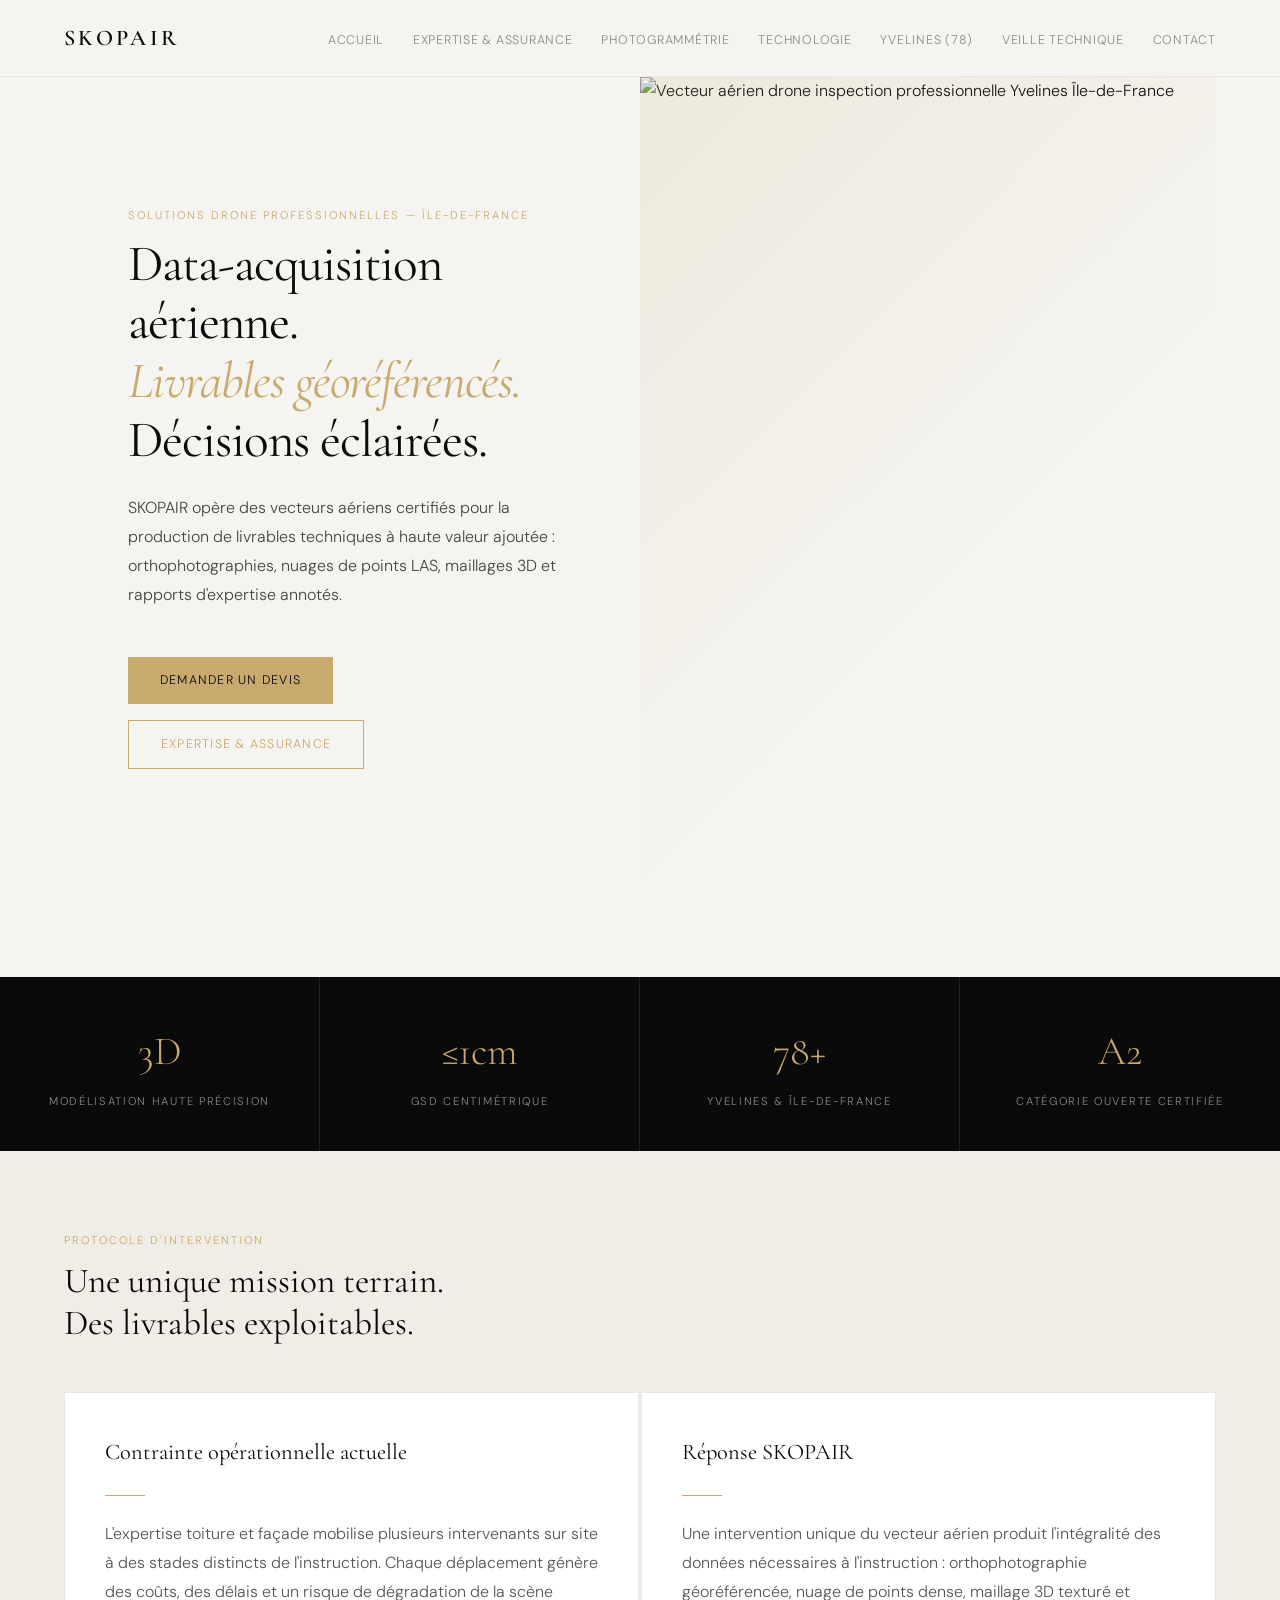
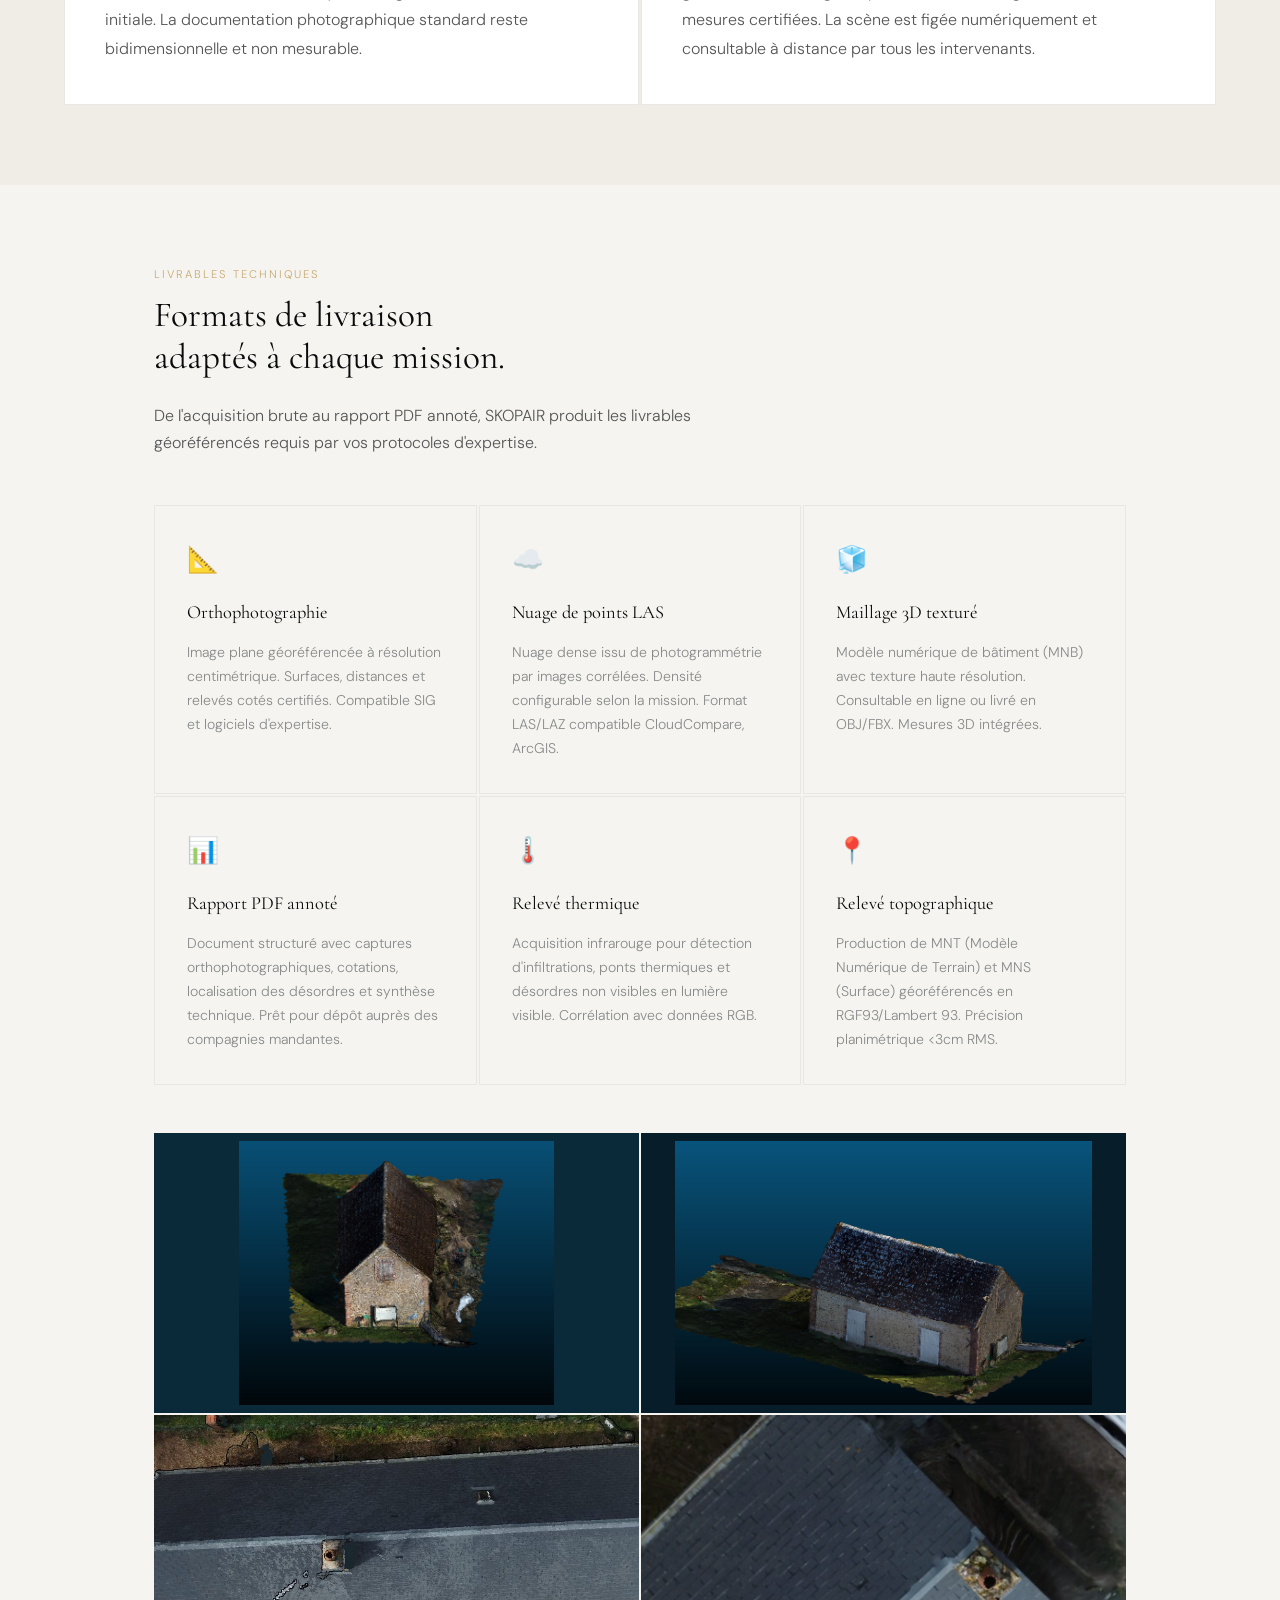
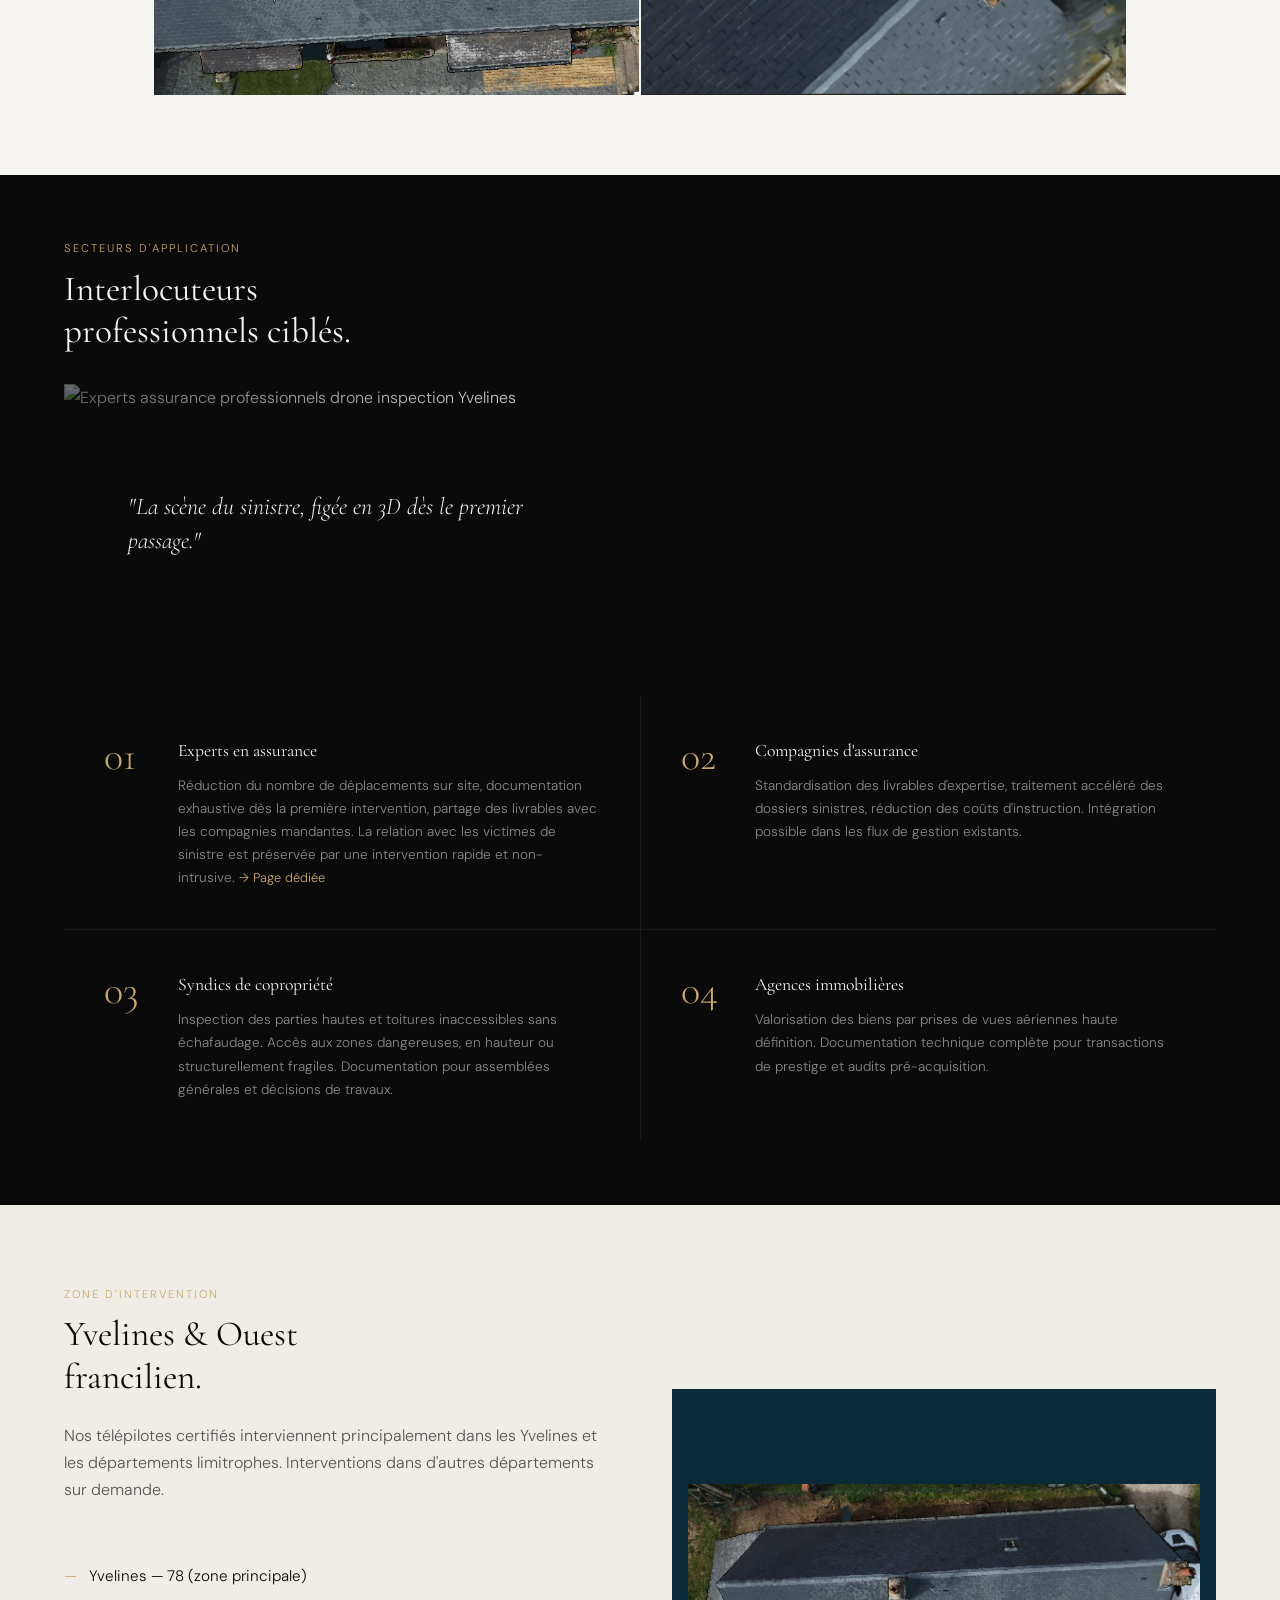
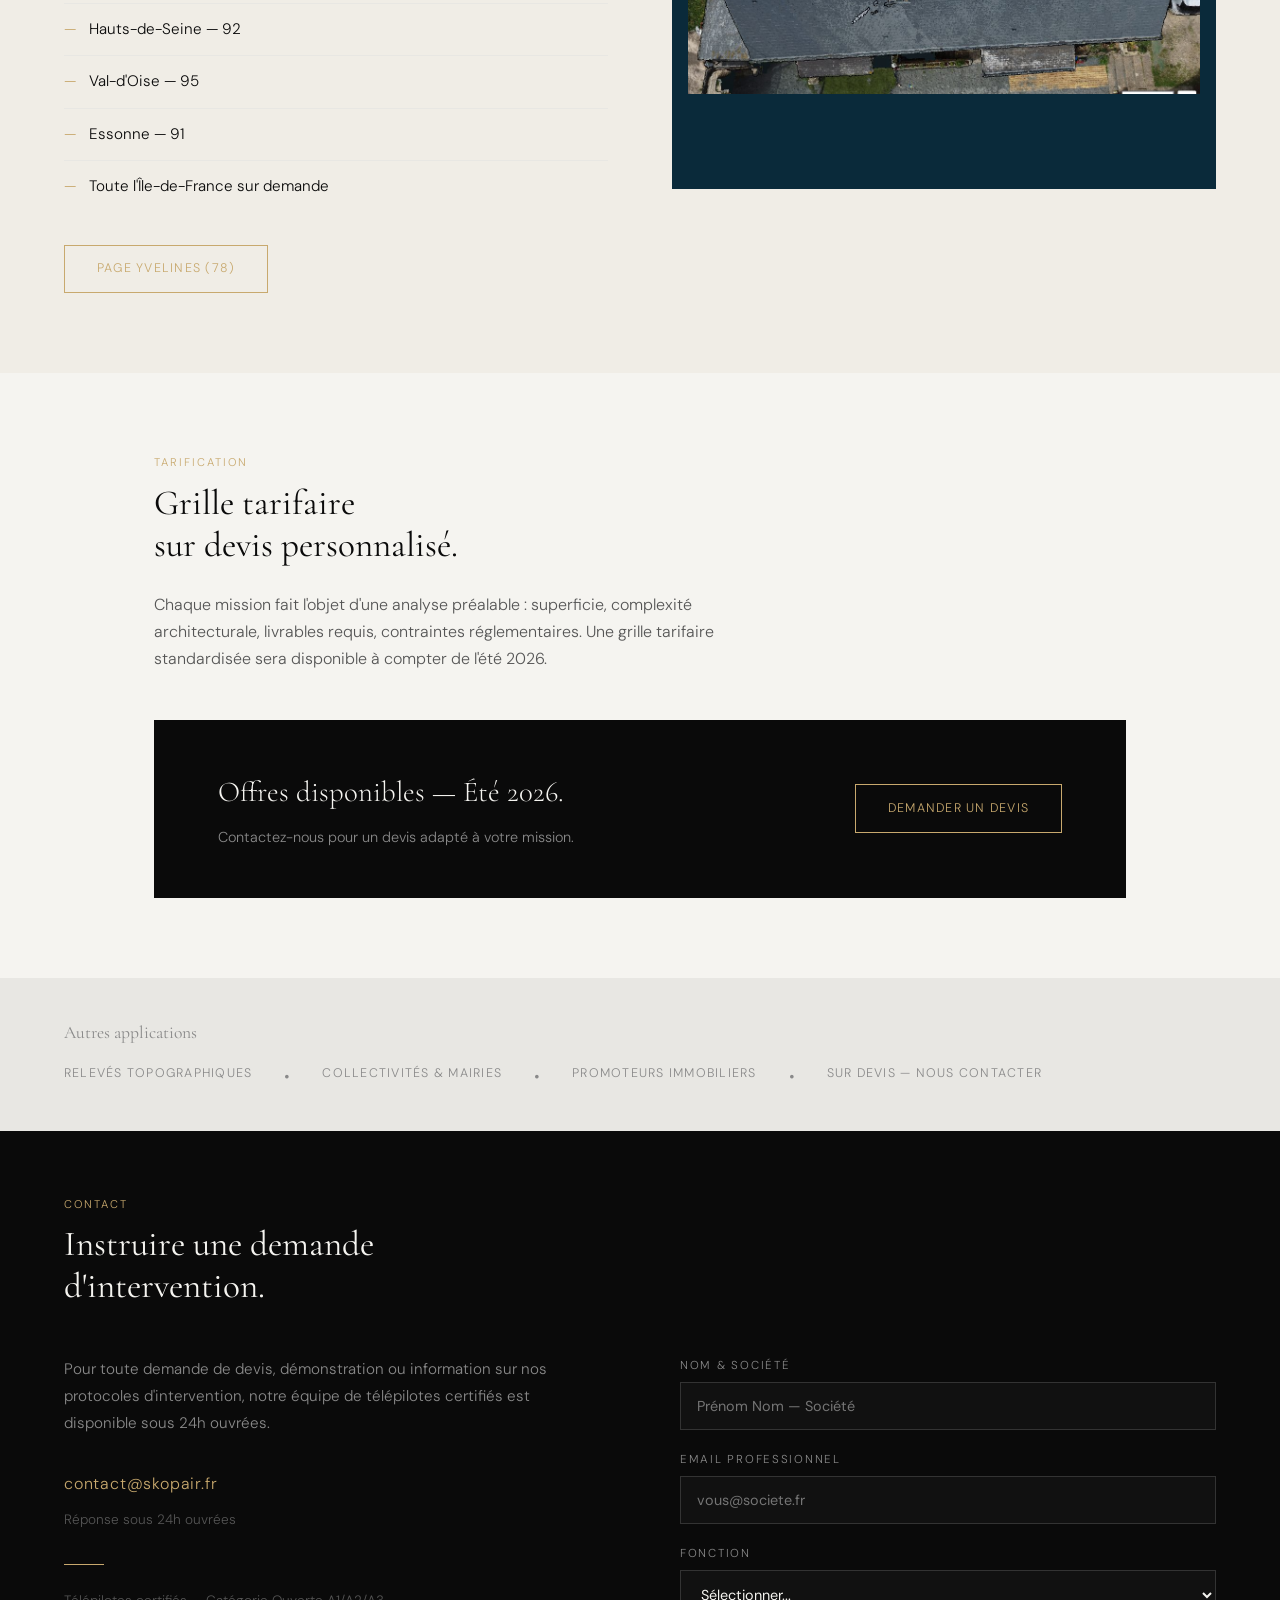
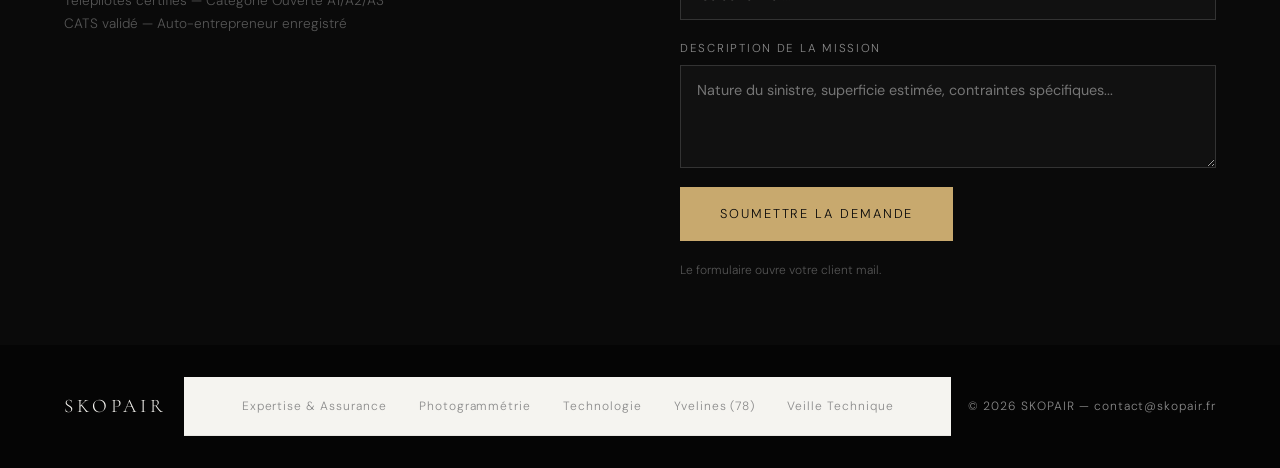
==== index.html @ c457986c "Consolidate styles and update contact links Agent-Logs-Url: https://github.com/louischataignon-cmyk/" ====
<!DOCTYPE html>
<html lang="fr">
<head>
  <meta charset="UTF-8">
  <meta name="viewport" content="width=device-width, initial-scale=1.0">
  <title>SKOPAIR — Solutions Drone Professionnelles Île-de-France | Inspection & Photogrammétrie 3D</title>
  <meta name="description" content="SKOPAIR : vecteur aérien certifié pour l'acquisition de données terrain en Île-de-France. Photogrammétrie 3D, expertise sinistre drone, orthophotographie géoréférencée — Yvelines (78) et région parisienne.">
  <meta name="keywords" content="drone professionnel Île-de-France, photogrammétrie 3D Île-de-France, inspection drone toiture 78, expertise sinistre drone Yvelines, modélisation 3D bâtiment drone, orthophoto géoréférencée, télépilote certifié 78, drone assurance Yvelines, nuage de points LAS drone, inspection technique drone 78">
  <meta name="robots" content="index, follow">
  <link rel="canonical" href="https://skopair.fr/">
  <meta property="og:title" content="SKOPAIR — Solutions Drone Professionnelles Île-de-France">
  <meta property="og:description" content="Acquisition de données aériennes haute précision pour experts en assurance, syndics et professionnels du bâtiment — Yvelines & Île-de-France.">
  <meta property="og:type" content="website">
  <meta property="og:url" content="https://skopair.fr/">
  <link rel="preconnect" href="https://fonts.googleapis.com">
  <link href="https://fonts.googleapis.com/css2?family=Cormorant+Garamond:wght@300;400;500;600&family=DM+Sans:wght@300;400;500&display=swap" rel="stylesheet">
  <link rel="stylesheet" href="styles.css">
</head>
<body>

<nav>
  <a href="index.html" class="nav-logo">SKOPAIR</a>
  <ul class="nav-links">
    <li><a href="index.html">Accueil</a></li>
    <li><a href="expertise.html">Expertise & Assurance</a></li>
    <li><a href="photogrammetrie.html">Photogrammétrie</a></li>
    <li><a href="technologie.html">Technologie</a></li>
    <li><a href="yvelines.html">Yvelines (78)</a></li>
    <li><a href="blog.html">Veille Technique</a></li>
    <li><a href="index.html#contact">Contact</a></li>
  </ul>
</nav>

<section class="hero">
  <div class="hero-content fade-in">
    <p class="section-eyebrow">Solutions drone professionnelles — Île-de-France</p>
    <h1>Data-acquisition aérienne.<br><em>Livrables géoréférencés.</em><br>Décisions éclairées.</h1>
    <p style="font-size:1rem;color:#444;max-width:460px;margin-bottom:3rem;line-height:1.8;">SKOPAIR opère des vecteurs aériens certifiés pour la production de livrables techniques à haute valeur ajoutée : orthophotographies, nuages de points LAS, maillages 3D et rapports d'expertise annotés.</p>
    <div style="display:flex;gap:1rem;flex-wrap:wrap;">
      <a href="#contact" class="btn-primary">Demander un devis</a>
      <a href="expertise.html" class="btn-outline">Expertise & Assurance</a>
    </div>
  </div>
  <div class="hero-image">
    <img src="https://images.unsplash.com/photo-1473968512647-3e447244af8f?w=1200&q=80" alt="Vecteur aérien drone inspection professionnelle Yvelines Île-de-France">
  </div>
</section>

<div class="stats">
  <div class="stat fade-in"><span class="stat-number">3D</span><p class="stat-label">Modélisation haute précision</p></div>
  <div class="stat fade-in"><span class="stat-number">≤1cm</span><p class="stat-label">GSD centimétrique</p></div>
  <div class="stat fade-in"><span class="stat-number">78+</span><p class="stat-label">Yvelines & Île-de-France</p></div>
  <div class="stat fade-in"><span class="stat-number">A2</span><p class="stat-label">Catégorie Ouverte certifiée</p></div>
</div>

<section class="beige" id="methode">
  <div class="section-eyebrow">Protocole d'intervention</div>
  <h2>Une unique mission terrain.<br>Des livrables exploitables.</h2>
  <div class="grid-2 fade-in" style="margin-top:3rem;">
    <div style="padding:2.5rem;background:white;border:1px solid var(--gris-clair);">
      <h3 style="font-size:1.4rem;margin-bottom:1rem;">Contrainte opérationnelle actuelle</h3>
      <div class="divider"></div>
      <p style="color:#555;line-height:1.8;">L'expertise toiture et façade mobilise plusieurs intervenants sur site à des stades distincts de l'instruction. Chaque déplacement génère des coûts, des délais et un risque de dégradation de la scène initiale. La documentation photographique standard reste bidimensionnelle et non mesurable.</p>
    </div>
    <div style="padding:2.5rem;background:white;border:1px solid var(--gris-clair);">
      <h3 style="font-size:1.4rem;margin-bottom:1rem;">Réponse SKOPAIR</h3>
      <div class="divider"></div>
      <p style="color:#555;line-height:1.8;">Une intervention unique du vecteur aérien produit l'intégralité des données nécessaires à l'instruction : orthophotographie géoréférencée, nuage de points dense, maillage 3D texturé et mesures certifiées. La scène est figée numériquement et consultable à distance par tous les intervenants.</p>
    </div>
  </div>
</section>

<section id="services">
  <div class="section-eyebrow">Livrables techniques</div>
  <h2>Formats de livraison<br>adaptés à chaque mission.</h2>
  <p class="section-intro">De l'acquisition brute au rapport PDF annoté, SKOPAIR produit les livrables géoréférencés requis par vos protocoles d'expertise.</p>
  <div class="grid-3 fade-in" style="margin-top:2rem;">
    <div class="card">
      <span class="card-icon">📐</span>
      <h3>Orthophotographie</h3>
      <p>Image plane géoréférencée à résolution centimétrique. Surfaces, distances et relevés cotés certifiés. Compatible SIG et logiciels d'expertise.</p>
    </div>
    <div class="card">
      <span class="card-icon">☁️</span>
      <h3>Nuage de points LAS</h3>
      <p>Nuage dense issu de photogrammétrie par images corrélées. Densité configurable selon la mission. Format LAS/LAZ compatible CloudCompare, ArcGIS.</p>
    </div>
    <div class="card">
      <span class="card-icon">🧊</span>
      <h3>Maillage 3D texturé</h3>
      <p>Modèle numérique de bâtiment (MNB) avec texture haute résolution. Consultable en ligne ou livré en OBJ/FBX. Mesures 3D intégrées.</p>
    </div>
    <div class="card">
      <span class="card-icon">📊</span>
      <h3>Rapport PDF annoté</h3>
      <p>Document structuré avec captures orthophotographiques, cotations, localisation des désordres et synthèse technique. Prêt pour dépôt auprès des compagnies mandantes.</p>
    </div>
    <div class="card">
      <span class="card-icon">🌡️</span>
      <h3>Relevé thermique</h3>
      <p>Acquisition infrarouge pour détection d'infiltrations, ponts thermiques et désordres non visibles en lumière visible. Corrélation avec données RGB.</p>
    </div>
    <div class="card">
      <span class="card-icon">📍</span>
      <h3>Relevé topographique</h3>
      <p>Production de MNT (Modèle Numérique de Terrain) et MNS (Surface) géoréférencés en RGF93/Lambert 93. Précision planimétrique &lt;3cm RMS.</p>
    </div>
  </div>
  <div style="margin-top:3rem;display:grid;grid-template-columns:1fr 1fr;gap:2px;">
    <div style="height:280px;overflow:hidden;background:#0a2a3a;display:flex;align-items:center;justify-content:center;">
      <img src="[data-uri]" alt="Rendu photogrammétrie 3D toiture WebODM drone SKOPAIR Yvelines" style="max-width:100%;max-height:100%;object-fit:contain;padding:0.5rem;">
    </div>
    <div style="height:280px;overflow:hidden;background:#071e2a;display:flex;align-items:center;justify-content:center;">
      <img src="[data-uri]" alt="Modélisation 3D bâtiment drone photogrammétrie 78 Île-de-France" style="max-width:100%;max-height:100%;object-fit:contain;padding:0.5rem;">
    </div>
    <div style="height:280px;overflow:hidden;">
      <img src="[data-uri]" alt="Orthophotographie toiture drone SKOPAIR inspection sinistre Yvelines 78" style="width:100%;height:100%;object-fit:cover;">
    </div>
    <div style="height:280px;overflow:hidden;">
      <img src="[data-uri]" alt="Vue aérienne toiture ardoises drone inspection sinistre Île-de-France" style="width:100%;height:100%;object-fit:cover;">
    </div>
  </div>
</section>

<section class="dark" id="marches">
  <div class="section-eyebrow">Secteurs d'application</div>
  <h2>Interlocuteurs<br>professionnels ciblés.</h2>
  <div style="margin:2rem 0;height:280px;overflow:hidden;position:relative;">
    <img src="https://images.unsplash.com/photo-1521791136064-7986c2920216?w=1400&q=80" alt="Experts assurance professionnels drone inspection Yvelines" style="width:100%;height:100%;object-fit:cover;object-position:center 30%;filter:grayscale(15%);">
    <div style="position:absolute;inset:0;background:linear-gradient(to right,rgba(10,10,10,0.6) 0%,transparent 55%);display:flex;align-items:center;padding:3rem 4rem;">
      <p style="font-family:'Cormorant Garamond',serif;font-size:1.5rem;font-weight:300;color:#f5f4f0;max-width:400px;line-height:1.4;font-style:italic;">"La scène du sinistre, figée en 3D dès le premier passage."</p>
    </div>
  </div>
  <div class="dark-grid fade-in" style="margin-top:1px;">
    <div class="dark-item">
      <span class="dark-num">01</span>
      <div>
        <h3>Experts en assurance</h3>
        <p>Réduction du nombre de déplacements sur site, documentation exhaustive dès la première intervention, partage des livrables avec les compagnies mandantes. La relation avec les victimes de sinistre est préservée par une intervention rapide et non-intrusive. <a href="expertise.html" style="color:var(--accent);font-size:0.8rem;">→ Page dédiée</a></p>
      </div>
    </div>
    <div class="dark-item">
      <span class="dark-num">02</span>
      <div>
        <h3>Compagnies d'assurance</h3>
        <p>Standardisation des livrables d'expertise, traitement accéléré des dossiers sinistres, réduction des coûts d'instruction. Intégration possible dans les flux de gestion existants.</p>
      </div>
    </div>
    <div class="dark-item">
      <span class="dark-num">03</span>
      <div>
        <h3>Syndics de copropriété</h3>
        <p>Inspection des parties hautes et toitures inaccessibles sans échafaudage. Accès aux zones dangereuses, en hauteur ou structurellement fragiles. Documentation pour assemblées générales et décisions de travaux.</p>
      </div>
    </div>
    <div class="dark-item">
      <span class="dark-num">04</span>
      <div>
        <h3>Agences immobilières</h3>
        <p>Valorisation des biens par prises de vues aériennes haute définition. Documentation technique complète pour transactions de prestige et audits pré-acquisition.</p>
      </div>
    </div>
  </div>
</section>

<section class="beige" id="zone-intervention">
  <div style="display:grid;grid-template-columns:1fr 1fr;gap:4rem;align-items:center;">
    <div>
      <div class="section-eyebrow">Zone d'intervention</div>
      <h2>Yvelines & Ouest<br>francilien.</h2>
      <p class="section-intro">Nos télépilotes certifiés interviennent principalement dans les Yvelines et les départements limitrophes. Interventions dans d'autres départements sur demande.</p>
      <ul style="list-style:none;margin-top:1.5rem;">
        <li style="padding:0.8rem 0;border-bottom:1px solid var(--gris-clair);font-size:0.95rem;display:flex;align-items:center;gap:0.8rem;"><span style="color:var(--accent);">—</span> Yvelines — 78 (zone principale)</li>
        <li style="padding:0.8rem 0;border-bottom:1px solid var(--gris-clair);font-size:0.95rem;display:flex;align-items:center;gap:0.8rem;"><span style="color:var(--accent);">—</span> Hauts-de-Seine — 92</li>
        <li style="padding:0.8rem 0;border-bottom:1px solid var(--gris-clair);font-size:0.95rem;display:flex;align-items:center;gap:0.8rem;"><span style="color:var(--accent);">—</span> Val-d'Oise — 95</li>
        <li style="padding:0.8rem 0;border-bottom:1px solid var(--gris-clair);font-size:0.95rem;display:flex;align-items:center;gap:0.8rem;"><span style="color:var(--accent);">—</span> Essonne — 91</li>
        <li style="padding:0.8rem 0;font-size:0.95rem;display:flex;align-items:center;gap:0.8rem;"><span style="color:var(--accent);">—</span> Toute l'Île-de-France sur demande</li>
      </ul>
      <a href="yvelines.html" class="btn-outline" style="margin-top:2rem;display:inline-block;">Page Yvelines (78)</a>
    </div>
    <div style="height:400px;overflow:hidden;background:#0a2a3a;display:flex;align-items:center;justify-content:center;" class="fade-in">
      <img src="[data-uri]" alt="Orthophotographie toiture drone zone intervention Yvelines 78" style="max-width:100%;max-height:100%;object-fit:contain;padding:1rem;">
    </div>
  </div>
</section>

<section id="tarifs">
  <div class="section-eyebrow">Tarification</div>
  <h2>Grille tarifaire<br>sur devis personnalisé.</h2>
  <p class="section-intro">Chaque mission fait l'objet d'une analyse préalable : superficie, complexité architecturale, livrables requis, contraintes réglementaires. Une grille tarifaire standardisée sera disponible à compter de l'été 2026.</p>
  <div style="background:var(--noir);color:var(--blanc);padding:3rem 4rem;display:flex;justify-content:space-between;align-items:center;margin-top:2rem;flex-wrap:wrap;gap:2rem;" class="fade-in">
    <div>
      <h3 style="font-family:'Cormorant Garamond',serif;font-size:1.8rem;font-weight:300;">Offres disponibles — Été 2026.</h3>
      <p style="color:var(--gris);font-size:0.9rem;margin-top:0.5rem;">Contactez-nous pour un devis adapté à votre mission.</p>
    </div>
    <a href="#contact" class="btn-outline">Demander un devis</a>
  </div>
</section>

<div style="background:var(--gris-clair);padding:2.5rem 4rem;">
  <p style="font-family:'Cormorant Garamond',serif;font-size:1.1rem;font-weight:400;color:var(--gris);margin-bottom:1rem;">Autres applications</p>
  <div style="display:flex;gap:2rem;flex-wrap:wrap;">
    <span style="font-size:0.78rem;letter-spacing:0.1em;text-transform:uppercase;color:var(--gris);">Relevés topographiques</span>
    <span style="color:var(--gris);">•</span>
    <span style="font-size:0.78rem;letter-spacing:0.1em;text-transform:uppercase;color:var(--gris);">Collectivités & Mairies</span>
    <span style="color:var(--gris);">•</span>
    <span style="font-size:0.78rem;letter-spacing:0.1em;text-transform:uppercase;color:var(--gris);">Promoteurs immobiliers</span>
    <span style="color:var(--gris);">•</span>
    <span style="font-size:0.78rem;letter-spacing:0.1em;text-transform:uppercase;color:var(--gris);">Sur devis — nous contacter</span>
  </div>
</div>

<section class="dark" id="contact">
  <div class="section-eyebrow">Contact</div>
  <h2>Instruire une demande<br>d'intervention.</h2>
  <div class="contact-grid fade-in">
    <div>
      <p style="color:var(--gris);font-size:0.95rem;line-height:1.8;margin-bottom:2rem;">Pour toute demande de devis, démonstration ou information sur nos protocoles d'intervention, notre équipe de télépilotes certifiés est disponible sous 24h ouvrées.</p>
      <a href="mailto:contact@skopair.fr" style="color:var(--accent);text-decoration:none;font-size:1rem;letter-spacing:0.05em;display:block;margin-bottom:0.5rem;">contact@skopair.fr</a>
      <span style="color:#555;font-size:0.85rem;">Réponse sous 24h ouvrées</span>
      <div class="divider" style="margin-top:2rem;"></div>
      <p style="color:#555;font-size:0.85rem;margin-top:1.5rem;">Télépilotes certifiés — Catégorie Ouverte A1/A2/A3<br>CATS validé — Auto-entrepreneur enregistré</p>
    </div>
    <div class="contact-form">
      <div class="form-group"><label>Nom & Société</label><input type="text" placeholder="Prénom Nom — Société"></div>
      <div class="form-group"><label>Email professionnel</label><input type="email" placeholder="vous@societe.fr"></div>
      <div class="form-group"><label>Fonction</label>
        <select>
          <option value="">Sélectionner...</option>
          <option>Expert en assurance</option>
          <option>Compagnie d'assurance</option>
          <option>Syndic de copropriété</option>
          <option>Agence immobilière</option>
          <option>Autre professionnel</option>
        </select>
      </div>
      <div class="form-group"><label>Description de la mission</label><textarea rows="4" placeholder="Nature du sinistre, superficie estimée, contraintes spécifiques..."></textarea></div>
      <a href="index.html#contact" class="btn-form">Soumettre la demande</a>
      <p style="font-size:0.75rem;color:#555;">Le formulaire ouvre votre client mail.</p>
    </div>
  </div>
</section>

<footer>
  <span class="footer-logo">SKOPAIR</span>
  <nav style="display:flex;gap:2rem;flex-wrap:wrap;">
    <a href="expertise.html" style="color:var(--gris);text-decoration:none;font-size:0.75rem;letter-spacing:0.08em;">Expertise & Assurance</a>
    <a href="photogrammetrie.html" style="color:var(--gris);text-decoration:none;font-size:0.75rem;letter-spacing:0.08em;">Photogrammétrie</a>
    <a href="technologie.html" style="color:var(--gris);text-decoration:none;font-size:0.75rem;letter-spacing:0.08em;">Technologie</a>
    <a href="yvelines.html" style="color:var(--gris);text-decoration:none;font-size:0.75rem;letter-spacing:0.08em;">Yvelines (78)</a>
    <a href="blog.html" style="color:var(--gris);text-decoration:none;font-size:0.75rem;letter-spacing:0.08em;">Veille Technique</a>
  </nav>
  <span>© 2026 SKOPAIR — contact@skopair.fr</span>
</footer>
<script>
  const obs = new IntersectionObserver(e => e.forEach(el => { if(el.isIntersecting) el.target.classList.add('visible'); }), {threshold:0.1});
  document.querySelectorAll('.fade-in').forEach(el => obs.observe(el));
</script>
</body>
</html>
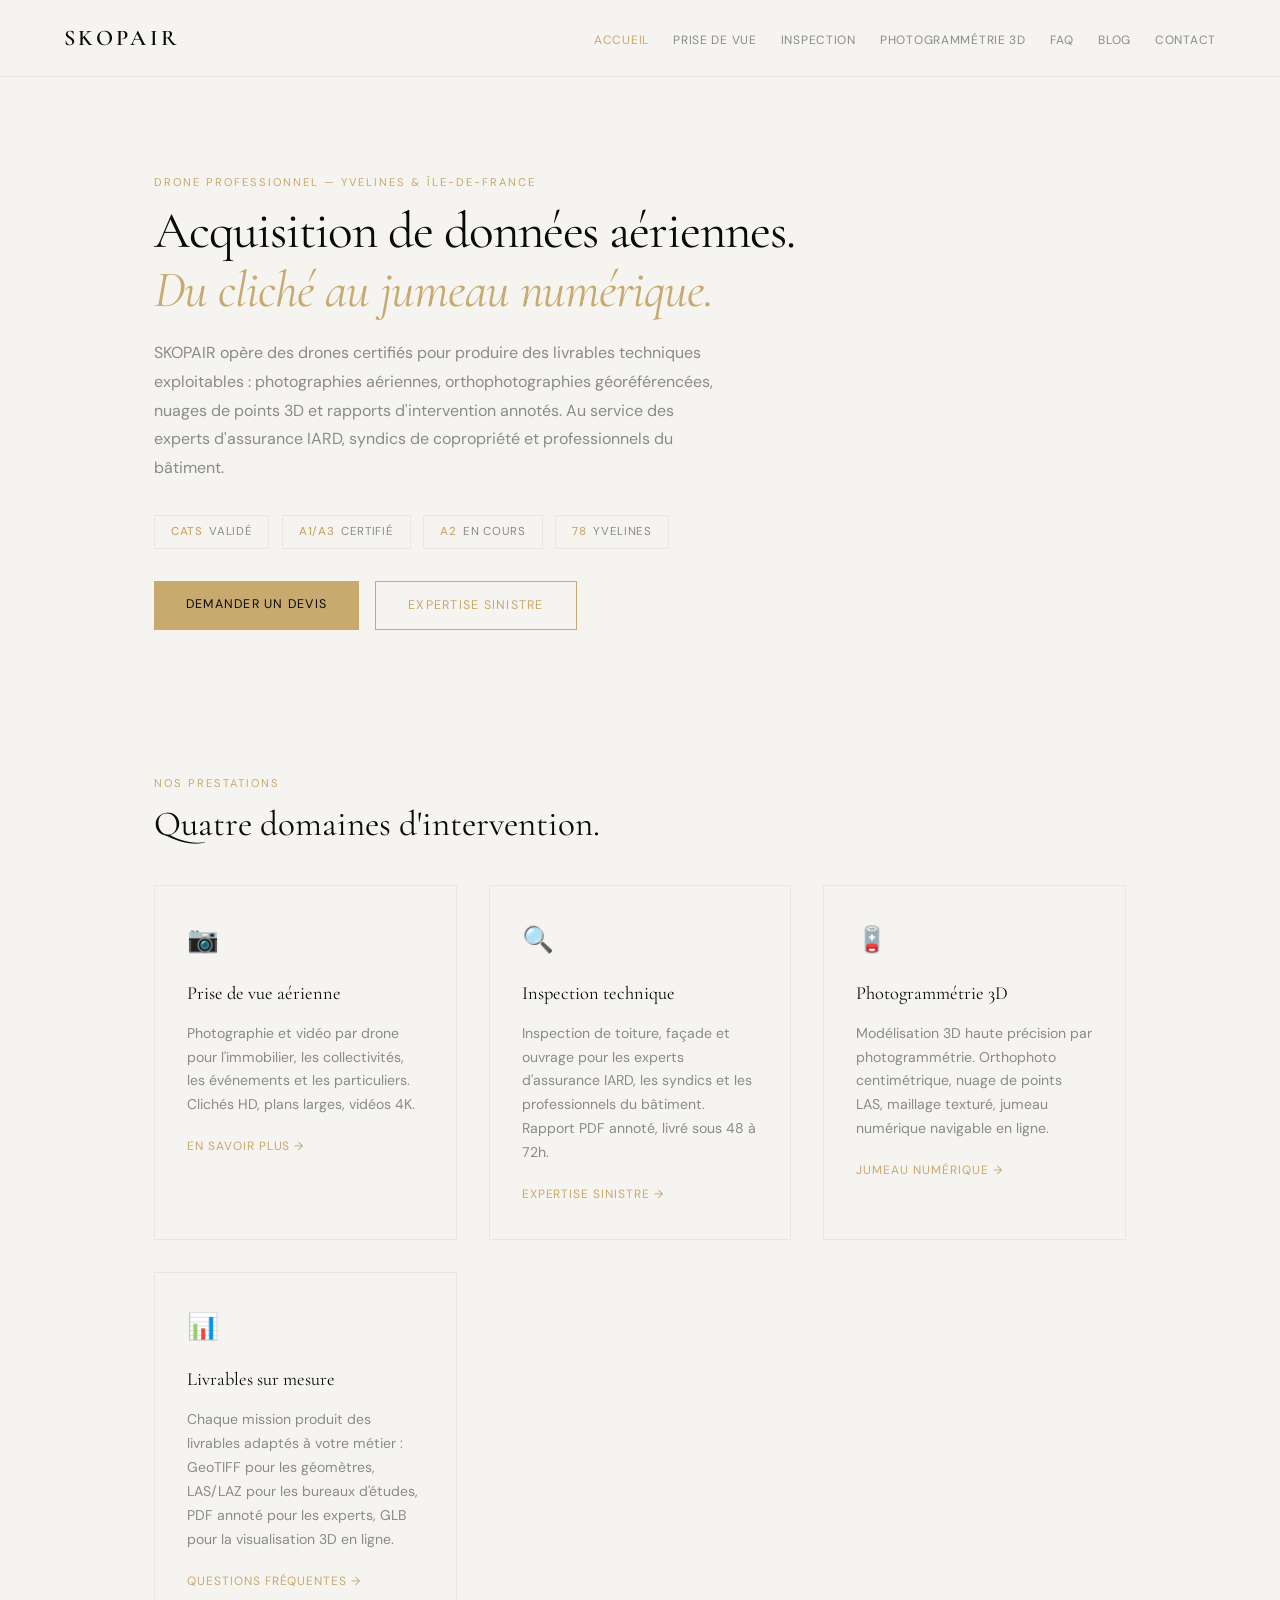
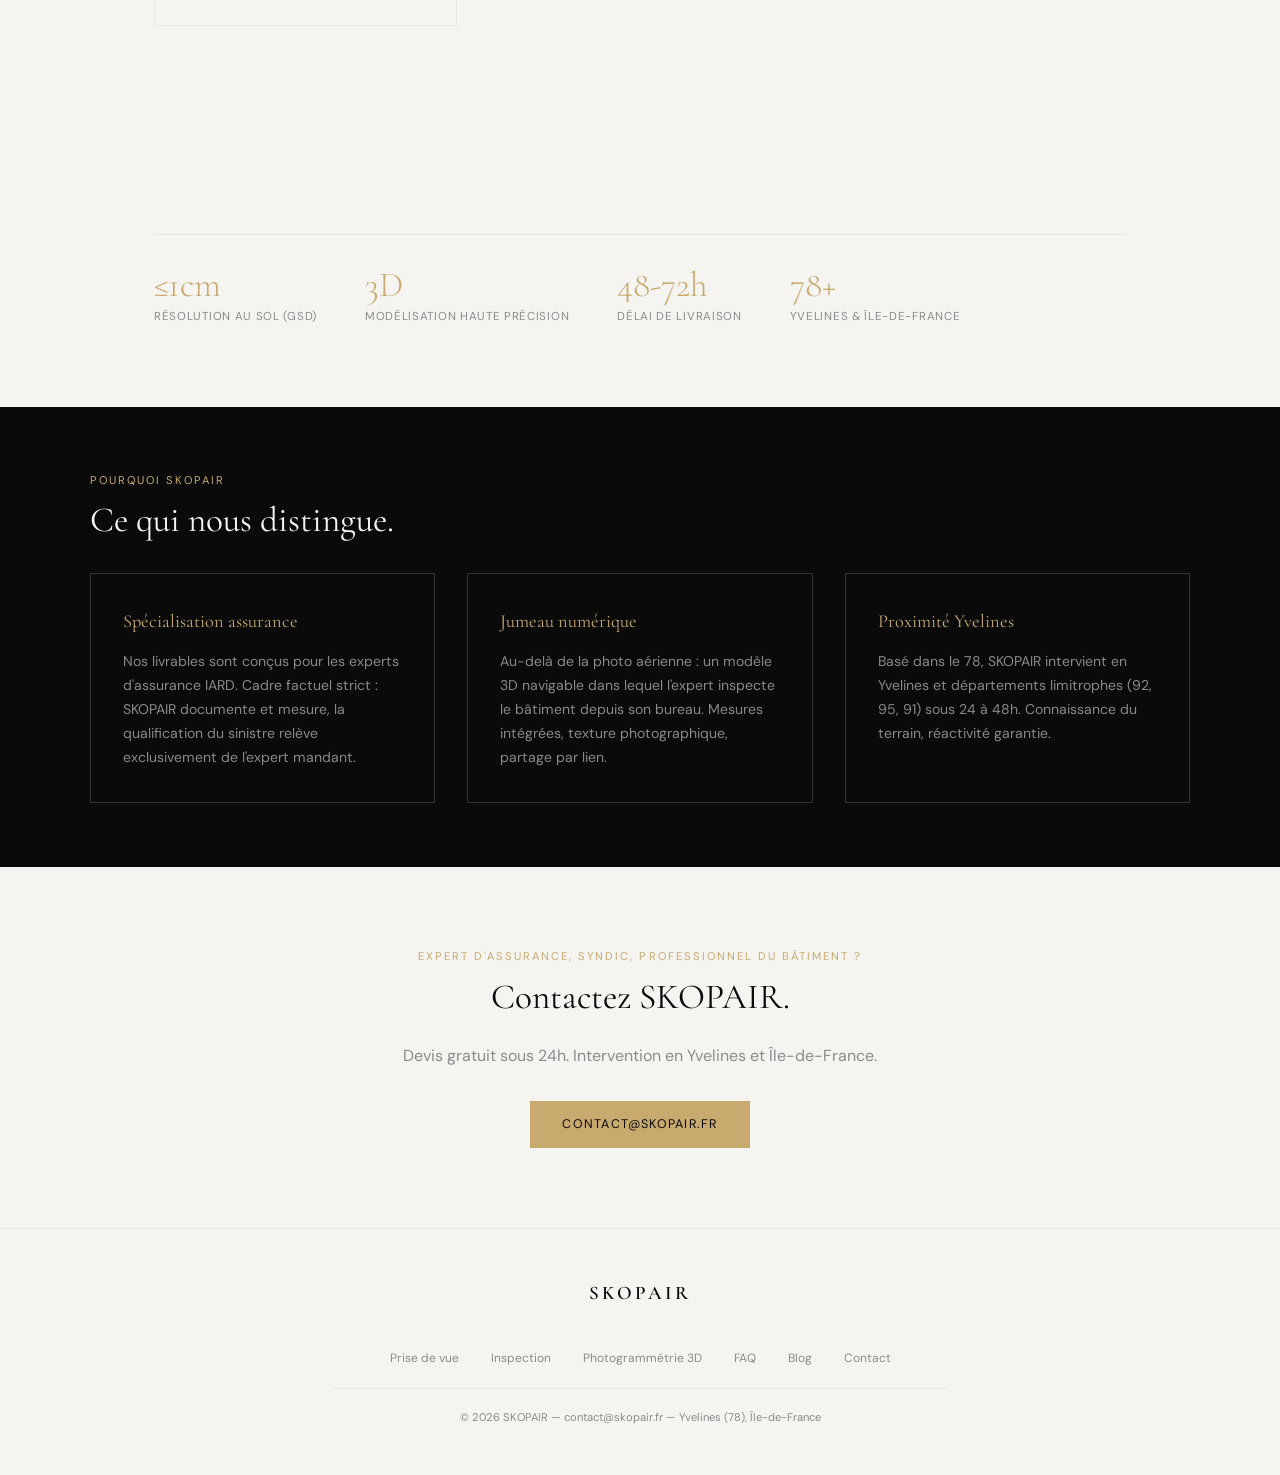
==== commit 96cda941: "Add files via upload" ====
--- a/index.html
+++ b/index.html
@@ -3,258 +3,217 @@
 <head>
   <meta charset="UTF-8">
   <meta name="viewport" content="width=device-width, initial-scale=1.0">
-  <title>SKOPAIR — Solutions Drone Professionnelles Île-de-France | Inspection & Photogrammétrie 3D</title>
-  <meta name="description" content="SKOPAIR : vecteur aérien certifié pour l'acquisition de données terrain en Île-de-France. Photogrammétrie 3D, expertise sinistre drone, orthophotographie géoréférencée — Yvelines (78) et région parisienne.">
-  <meta name="keywords" content="drone professionnel Île-de-France, photogrammétrie 3D Île-de-France, inspection drone toiture 78, expertise sinistre drone Yvelines, modélisation 3D bâtiment drone, orthophoto géoréférencée, télépilote certifié 78, drone assurance Yvelines, nuage de points LAS drone, inspection technique drone 78">
+  <title>SKOPAIR — Drone & Photogrammétrie 3D pour Experts d'Assurance | Yvelines & Île-de-France</title>
+  <meta name="description" content="SKOPAIR : inspection par drone et photogrammétrie 3D pour experts d'assurance IARD, syndics et professionnels du bâtiment. Orthophoto centimétrique, nuage de points, jumeau numérique — Yvelines (78) et Île-de-France.">
+  <meta name="keywords" content="drone inspection toiture Yvelines, expert assurance drone IARD, photogrammétrie 3D drone Île-de-France, orthophoto sinistre drone, inspection façade drone 78, nuage de points LAS drone, jumeau numérique bâtiment drone, télépilote professionnel Yvelines">
   <meta name="robots" content="index, follow">
   <link rel="canonical" href="https://skopair.fr/">
-  <meta property="og:title" content="SKOPAIR — Solutions Drone Professionnelles Île-de-France">
-  <meta property="og:description" content="Acquisition de données aériennes haute précision pour experts en assurance, syndics et professionnels du bâtiment — Yvelines & Île-de-France.">
+  <link rel="icon" href="favicon.ico" type="image/x-icon">
+  <meta property="og:title" content="SKOPAIR — Drone & Photogrammétrie 3D | Yvelines & Île-de-France">
+  <meta property="og:description" content="Inspection par drone et modélisation 3D pour experts d'assurance IARD, syndics et professionnels du bâtiment.">
   <meta property="og:type" content="website">
   <meta property="og:url" content="https://skopair.fr/">
   <link rel="preconnect" href="https://fonts.googleapis.com">
   <link href="https://fonts.googleapis.com/css2?family=Cormorant+Garamond:wght@300;400;500;600&family=DM+Sans:wght@300;400;500&display=swap" rel="stylesheet">
-  <link rel="stylesheet" href="styles.css">
+  <style>
+    :root {
+      --noir: #0a0a0a;
+      --blanc: #f5f4f0;
+      --or: #c8a96e;
+      --or-hover: #b8993e;
+      --gris: #8a8a8a;
+      --gris-clair: #e8e7e3;
+    }
+    * { margin:0; padding:0; box-sizing:border-box; }
+    html { scroll-behavior:smooth; }
+    body { font-family:'DM Sans',sans-serif; background:var(--blanc); color:var(--noir); font-size:16px; line-height:1.7; }
+    h1,h2,h3 { font-family:'Cormorant Garamond',serif; font-weight:400; }
+    h1 { font-size:clamp(2rem,5vw,3.2rem); line-height:1.15; letter-spacing:-0.02em; }
+    h2 { font-size:clamp(1.5rem,3.5vw,2.2rem); line-height:1.2; }
+    h3 { font-size:1.15rem; }
+    a { color:var(--or); text-decoration:none; }
+    a:hover { text-decoration:underline; }
+    nav { display:flex; justify-content:space-between; align-items:center; padding:1.2rem 5%; border-bottom:1px solid var(--gris-clair); position:sticky; top:0; background:var(--blanc); z-index:100; }
+    .nav-logo { font-family:'Cormorant Garamond',serif; font-size:1.4rem; font-weight:600; letter-spacing:0.15em; color:var(--noir); text-decoration:none; }
+    .nav-links { display:flex; list-style:none; gap:1.5rem; flex-wrap:wrap; align-items:center; }
+    .nav-links a { font-size:0.75rem; letter-spacing:0.06em; text-transform:uppercase; color:var(--gris); text-decoration:none; transition:color .2s; }
+    .nav-links a:hover, .nav-links a.active { color:var(--or); }
+    .hamburger { display:none; flex-direction:column; gap:5px; cursor:pointer; background:none; border:none; padding:4px; }
+    .hamburger span { width:22px; height:2px; background:var(--noir); transition:all .3s; }
+    section { padding:5rem 5%; max-width:1100px; margin:0 auto; }
+    .dark { background:var(--noir); color:var(--blanc); max-width:100%; padding:4rem 5%; }
+    .dark-inner { max-width:1100px; margin:0 auto; }
+    .section-eyebrow { font-size:0.7rem; letter-spacing:0.18em; text-transform:uppercase; color:var(--or); margin-bottom:0.6rem; }
+    .hero { padding:6rem 5% 4rem; max-width:1100px; margin:0 auto; }
+    .hero h1 em { font-style:italic; color:var(--or); }
+    .hero-sub { color:var(--gris); max-width:560px; font-size:1rem; line-height:1.8; margin-top:1.2rem; }
+    .hero-badges { display:flex; gap:0.8rem; flex-wrap:wrap; margin-top:2rem; }
+    .hero-badge { display:inline-flex; align-items:center; gap:0.4rem; padding:0.4rem 1rem; font-size:0.72rem; letter-spacing:0.06em; text-transform:uppercase; border:1px solid var(--gris-clair); color:var(--gris); }
+    .hero-badge strong { color:var(--or); font-weight:500; }
+    .card-grid { display:grid; grid-template-columns:repeat(auto-fit,minmax(260px,1fr)); gap:2rem; margin-top:2.5rem; }
+    .card { border:1px solid var(--gris-clair); padding:2rem; transition:border-color .3s, transform .2s; }
+    .card:hover { border-color:var(--or); transform:translateY(-2px); }
+    .card-icon { font-size:1.6rem; margin-bottom:1rem; display:block; }
+    .card h3 { margin-bottom:0.8rem; }
+    .card p { font-size:0.88rem; color:var(--gris); line-height:1.7; }
+    .card-link { display:inline-block; margin-top:1.2rem; font-size:0.75rem; letter-spacing:0.08em; text-transform:uppercase; color:var(--or); text-decoration:none; }
+    .card-link:hover { color:var(--or-hover); }
+    .card-link::after { content:" \2192"; }
+    .btn-primary { display:inline-block; padding:0.8rem 2rem; background:var(--or); color:var(--noir); font-size:0.78rem; letter-spacing:0.1em; text-transform:uppercase; text-decoration:none; transition:background .2s; }
+    .btn-primary:hover { background:var(--or-hover); text-decoration:none; }
+    .btn-outline { display:inline-block; padding:0.8rem 2rem; border:1px solid var(--or); color:var(--or); font-size:0.78rem; letter-spacing:0.1em; text-transform:uppercase; text-decoration:none; transition:all .2s; }
+    .btn-outline:hover { background:var(--or); color:var(--noir); text-decoration:none; }
+    .stats { display:flex; gap:3rem; flex-wrap:wrap; margin-top:3rem; padding-top:2rem; border-top:1px solid var(--gris-clair); }
+    .stat-number { font-family:'Cormorant Garamond',serif; font-size:2.2rem; font-weight:300; color:var(--or); line-height:1; }
+    .stat-label { font-size:0.72rem; letter-spacing:0.06em; text-transform:uppercase; color:var(--gris); margin-top:0.3rem; }
+    footer { display:flex; flex-direction:column; align-items:center; gap:1.2rem; padding:3rem 5%; border-top:1px solid var(--gris-clair); text-align:center; }
+    .footer-logo { font-family:'Cormorant Garamond',serif; font-size:1.2rem; font-weight:600; letter-spacing:0.15em; }
+    .footer-nav { display:flex; gap:2rem; flex-wrap:wrap; justify-content:center; }
+    .footer-nav a { color:var(--gris); text-decoration:none; font-size:0.75rem; }
+    .footer-nav a:hover { color:var(--or); }
+    .footer-copy { font-size:0.7rem; color:var(--gris); }
+    .fade-in { opacity:0; transform:translateY(20px); transition:opacity .6s,transform .6s; }
+    .fade-in.visible { opacity:1; transform:translateY(0); }
+    @media(max-width:768px) {
+      .hamburger { display:flex; }
+      .nav-links { display:none; position:absolute; top:100%; left:0; right:0; flex-direction:column; background:var(--blanc); padding:1.5rem 5%; border-bottom:1px solid var(--gris-clair); gap:1rem; }
+      .nav-links.open { display:flex; }
+      section,.hero { padding-left:6%; padding-right:6%; }
+      .stats { gap:2rem; }
+      .card-grid { grid-template-columns:1fr; }
+    }
+  </style>
 </head>
 <body>
 
 <nav>
   <a href="index.html" class="nav-logo">SKOPAIR</a>
+  <button class="hamburger" onclick="document.querySelector('.nav-links').classList.toggle('open')" aria-label="Menu">
+    <span></span><span></span><span></span>
+  </button>
   <ul class="nav-links">
-    <li><a href="index.html">Accueil</a></li>
-    <li><a href="expertise.html">Expertise & Assurance</a></li>
-    <li><a href="photogrammetrie.html">Photogrammétrie</a></li>
-    <li><a href="technologie.html">Technologie</a></li>
-    <li><a href="yvelines.html">Yvelines (78)</a></li>
-    <li><a href="blog.html">Veille Technique</a></li>
-    <li><a href="index.html#contact">Contact</a></li>
+    <li><a href="index.html" class="active">Accueil</a></li>
+    <li><a href="prisedevue.html">Prise de vue</a></li>
+    <li><a href="inspection.html">Inspection</a></li>
+    <li><a href="photogrammetrie.html">Photogramm&eacute;trie 3D</a></li>
+    <li><a href="faq.html">FAQ</a></li>
+    <li><a href="blog.html">Blog</a></li>
+    <li><a href="contact.html">Contact</a></li>
   </ul>
 </nav>
 
-<section class="hero">
-  <div class="hero-content fade-in">
-    <p class="section-eyebrow">Solutions drone professionnelles — Île-de-France</p>
-    <h1>Data-acquisition aérienne.<br><em>Livrables géoréférencés.</em><br>Décisions éclairées.</h1>
-    <p style="font-size:1rem;color:#444;max-width:460px;margin-bottom:3rem;line-height:1.8;">SKOPAIR opère des vecteurs aériens certifiés pour la production de livrables techniques à haute valeur ajoutée : orthophotographies, nuages de points LAS, maillages 3D et rapports d'expertise annotés.</p>
-    <div style="display:flex;gap:1rem;flex-wrap:wrap;">
-      <a href="#contact" class="btn-primary">Demander un devis</a>
-      <a href="expertise.html" class="btn-outline">Expertise & Assurance</a>
-    </div>
-  </div>
-  <div class="hero-image">
-    <img src="https://images.unsplash.com/photo-1473968512647-3e447244af8f?w=1200&q=80" alt="Vecteur aérien drone inspection professionnelle Yvelines Île-de-France">
+<div class="hero fade-in">
+  <p class="section-eyebrow">Drone professionnel &mdash; Yvelines &amp; &Icirc;le-de-France</p>
+  <h1>Acquisition de donn&eacute;es a&eacute;riennes.<br><em>Du clich&eacute; au jumeau num&eacute;rique.</em></h1>
+  <p class="hero-sub">SKOPAIR op&egrave;re des drones certifi&eacute;s pour produire des livrables techniques exploitables : photographies a&eacute;riennes, orthophotographies g&eacute;or&eacute;f&eacute;renc&eacute;es, nuages de points 3D et rapports d'intervention annot&eacute;s. Au service des experts d'assurance IARD, syndics de copropri&eacute;t&eacute; et professionnels du b&acirc;timent.</p>
+  <div class="hero-badges">
+    <span class="hero-badge"><strong>CATS</strong> valid&eacute;</span>
+    <span class="hero-badge"><strong>A1/A3</strong> certifi&eacute;</span>
+    <span class="hero-badge"><strong>A2</strong> en cours</span>
+    <span class="hero-badge"><strong>78</strong> Yvelines</span>
+  </div>
+  <div style="margin-top:2rem;display:flex;gap:1rem;flex-wrap:wrap;">
+    <a href="contact.html" class="btn-primary">Demander un devis</a>
+    <a href="inspection.html" class="btn-outline">Expertise sinistre</a>
+  </div>
+</div>
+
+<section class="fade-in">
+  <p class="section-eyebrow">Nos prestations</p>
+  <h2>Quatre domaines d'intervention.</h2>
+  <div class="card-grid">
+    <div class="card">
+      <span class="card-icon">&#128247;</span>
+      <h3>Prise de vue a&eacute;rienne</h3>
+      <p>Photographie et vid&eacute;o par drone pour l'immobilier, les collectivit&eacute;s, les &eacute;v&eacute;nements et les particuliers. Clich&eacute;s HD, plans larges, vid&eacute;os 4K.</p>
+      <a href="prisedevue.html" class="card-link">En savoir plus</a>
+    </div>
+    <div class="card">
+      <span class="card-icon">&#128269;</span>
+      <h3>Inspection technique</h3>
+      <p>Inspection de toiture, fa&ccedil;ade et ouvrage pour les experts d'assurance IARD, les syndics et les professionnels du b&acirc;timent. Rapport PDF annot&eacute;, livr&eacute; sous 48 &agrave; 72h.</p>
+      <a href="inspection.html" class="card-link">Expertise sinistre</a>
+    </div>
+    <div class="card">
+      <span class="card-icon">&#129707;</span>
+      <h3>Photogramm&eacute;trie 3D</h3>
+      <p>Mod&eacute;lisation 3D haute pr&eacute;cision par photogramm&eacute;trie. Orthophoto centim&eacute;trique, nuage de points LAS, maillage textur&eacute;, jumeau num&eacute;rique navigable en ligne.</p>
+      <a href="photogrammetrie.html" class="card-link">Jumeau num&eacute;rique</a>
+    </div>
+    <div class="card">
+      <span class="card-icon">&#128202;</span>
+      <h3>Livrables sur mesure</h3>
+      <p>Chaque mission produit des livrables adapt&eacute;s &agrave; votre m&eacute;tier : GeoTIFF pour les g&eacute;om&egrave;tres, LAS/LAZ pour les bureaux d'&eacute;tudes, PDF annot&eacute; pour les experts, GLB pour la visualisation 3D en ligne.</p>
+      <a href="faq.html" class="card-link">Questions fr&eacute;quentes</a>
+    </div>
   </div>
 </section>
 
-<div class="stats">
-  <div class="stat fade-in"><span class="stat-number">3D</span><p class="stat-label">Modélisation haute précision</p></div>
-  <div class="stat fade-in"><span class="stat-number">≤1cm</span><p class="stat-label">GSD centimétrique</p></div>
-  <div class="stat fade-in"><span class="stat-number">78+</span><p class="stat-label">Yvelines & Île-de-France</p></div>
-  <div class="stat fade-in"><span class="stat-number">A2</span><p class="stat-label">Catégorie Ouverte certifiée</p></div>
+<section class="fade-in">
+  <div class="stats">
+    <div class="stat">
+      <div class="stat-number">&le;1cm</div>
+      <div class="stat-label">R&eacute;solution au sol (GSD)</div>
+    </div>
+    <div class="stat">
+      <div class="stat-number">3D</div>
+      <div class="stat-label">Mod&eacute;lisation haute pr&eacute;cision</div>
+    </div>
+    <div class="stat">
+      <div class="stat-number">48-72h</div>
+      <div class="stat-label">D&eacute;lai de livraison</div>
+    </div>
+    <div class="stat">
+      <div class="stat-number">78+</div>
+      <div class="stat-label">Yvelines &amp; &Icirc;le-de-France</div>
+    </div>
+  </div>
+</section>
+
+<div class="dark">
+  <div class="dark-inner fade-in">
+    <p class="section-eyebrow" style="color:var(--or);">Pourquoi SKOPAIR</p>
+    <h2 style="color:var(--blanc);">Ce qui nous distingue.</h2>
+    <div class="card-grid" style="margin-top:2rem;">
+      <div class="card" style="border-color:#333;background:transparent;">
+        <h3 style="color:var(--or);">Sp&eacute;cialisation assurance</h3>
+        <p style="color:var(--gris);">Nos livrables sont con&ccedil;us pour les experts d'assurance IARD. Cadre factuel strict : SKOPAIR documente et mesure, la qualification du sinistre rel&egrave;ve exclusivement de l'expert mandant.</p>
+      </div>
+      <div class="card" style="border-color:#333;background:transparent;">
+        <h3 style="color:var(--or);">Jumeau num&eacute;rique</h3>
+        <p style="color:var(--gris);">Au-del&agrave; de la photo a&eacute;rienne : un mod&egrave;le 3D navigable dans lequel l'expert inspecte le b&acirc;timent depuis son bureau. Mesures int&eacute;gr&eacute;es, texture photographique, partage par lien.</p>
+      </div>
+      <div class="card" style="border-color:#333;background:transparent;">
+        <h3 style="color:var(--or);">Proximit&eacute; Yvelines</h3>
+        <p style="color:var(--gris);">Bas&eacute; dans le 78, SKOPAIR intervient en Yvelines et d&eacute;partements limitrophes (92, 95, 91) sous 24 &agrave; 48h. Connaissance du terrain, r&eacute;activit&eacute; garantie.</p>
+      </div>
+    </div>
+  </div>
 </div>
 
-<section class="beige" id="methode">
-  <div class="section-eyebrow">Protocole d'intervention</div>
-  <h2>Une unique mission terrain.<br>Des livrables exploitables.</h2>
-  <div class="grid-2 fade-in" style="margin-top:3rem;">
-    <div style="padding:2.5rem;background:white;border:1px solid var(--gris-clair);">
-      <h3 style="font-size:1.4rem;margin-bottom:1rem;">Contrainte opérationnelle actuelle</h3>
-      <div class="divider"></div>
-      <p style="color:#555;line-height:1.8;">L'expertise toiture et façade mobilise plusieurs intervenants sur site à des stades distincts de l'instruction. Chaque déplacement génère des coûts, des délais et un risque de dégradation de la scène initiale. La documentation photographique standard reste bidimensionnelle et non mesurable.</p>
-    </div>
-    <div style="padding:2.5rem;background:white;border:1px solid var(--gris-clair);">
-      <h3 style="font-size:1.4rem;margin-bottom:1rem;">Réponse SKOPAIR</h3>
-      <div class="divider"></div>
-      <p style="color:#555;line-height:1.8;">Une intervention unique du vecteur aérien produit l'intégralité des données nécessaires à l'instruction : orthophotographie géoréférencée, nuage de points dense, maillage 3D texturé et mesures certifiées. La scène est figée numériquement et consultable à distance par tous les intervenants.</p>
-    </div>
-  </div>
-</section>
-
-<section id="services">
-  <div class="section-eyebrow">Livrables techniques</div>
-  <h2>Formats de livraison<br>adaptés à chaque mission.</h2>
-  <p class="section-intro">De l'acquisition brute au rapport PDF annoté, SKOPAIR produit les livrables géoréférencés requis par vos protocoles d'expertise.</p>
-  <div class="grid-3 fade-in" style="margin-top:2rem;">
-    <div class="card">
-      <span class="card-icon">📐</span>
-      <h3>Orthophotographie</h3>
-      <p>Image plane géoréférencée à résolution centimétrique. Surfaces, distances et relevés cotés certifiés. Compatible SIG et logiciels d'expertise.</p>
-    </div>
-    <div class="card">
-      <span class="card-icon">☁️</span>
-      <h3>Nuage de points LAS</h3>
-      <p>Nuage dense issu de photogrammétrie par images corrélées. Densité configurable selon la mission. Format LAS/LAZ compatible CloudCompare, ArcGIS.</p>
-    </div>
-    <div class="card">
-      <span class="card-icon">🧊</span>
-      <h3>Maillage 3D texturé</h3>
-      <p>Modèle numérique de bâtiment (MNB) avec texture haute résolution. Consultable en ligne ou livré en OBJ/FBX. Mesures 3D intégrées.</p>
-    </div>
-    <div class="card">
-      <span class="card-icon">📊</span>
-      <h3>Rapport PDF annoté</h3>
-      <p>Document structuré avec captures orthophotographiques, cotations, localisation des désordres et synthèse technique. Prêt pour dépôt auprès des compagnies mandantes.</p>
-    </div>
-    <div class="card">
-      <span class="card-icon">🌡️</span>
-      <h3>Relevé thermique</h3>
-      <p>Acquisition infrarouge pour détection d'infiltrations, ponts thermiques et désordres non visibles en lumière visible. Corrélation avec données RGB.</p>
-    </div>
-    <div class="card">
-      <span class="card-icon">📍</span>
-      <h3>Relevé topographique</h3>
-      <p>Production de MNT (Modèle Numérique de Terrain) et MNS (Surface) géoréférencés en RGF93/Lambert 93. Précision planimétrique &lt;3cm RMS.</p>
-    </div>
-  </div>
-  <div style="margin-top:3rem;display:grid;grid-template-columns:1fr 1fr;gap:2px;">
-    <div style="height:280px;overflow:hidden;background:#0a2a3a;display:flex;align-items:center;justify-content:center;">
-      <img src="[data-uri]" alt="Rendu photogrammétrie 3D toiture WebODM drone SKOPAIR Yvelines" style="max-width:100%;max-height:100%;object-fit:contain;padding:0.5rem;">
-    </div>
-    <div style="height:280px;overflow:hidden;background:#071e2a;display:flex;align-items:center;justify-content:center;">
-      <img src="[data-uri]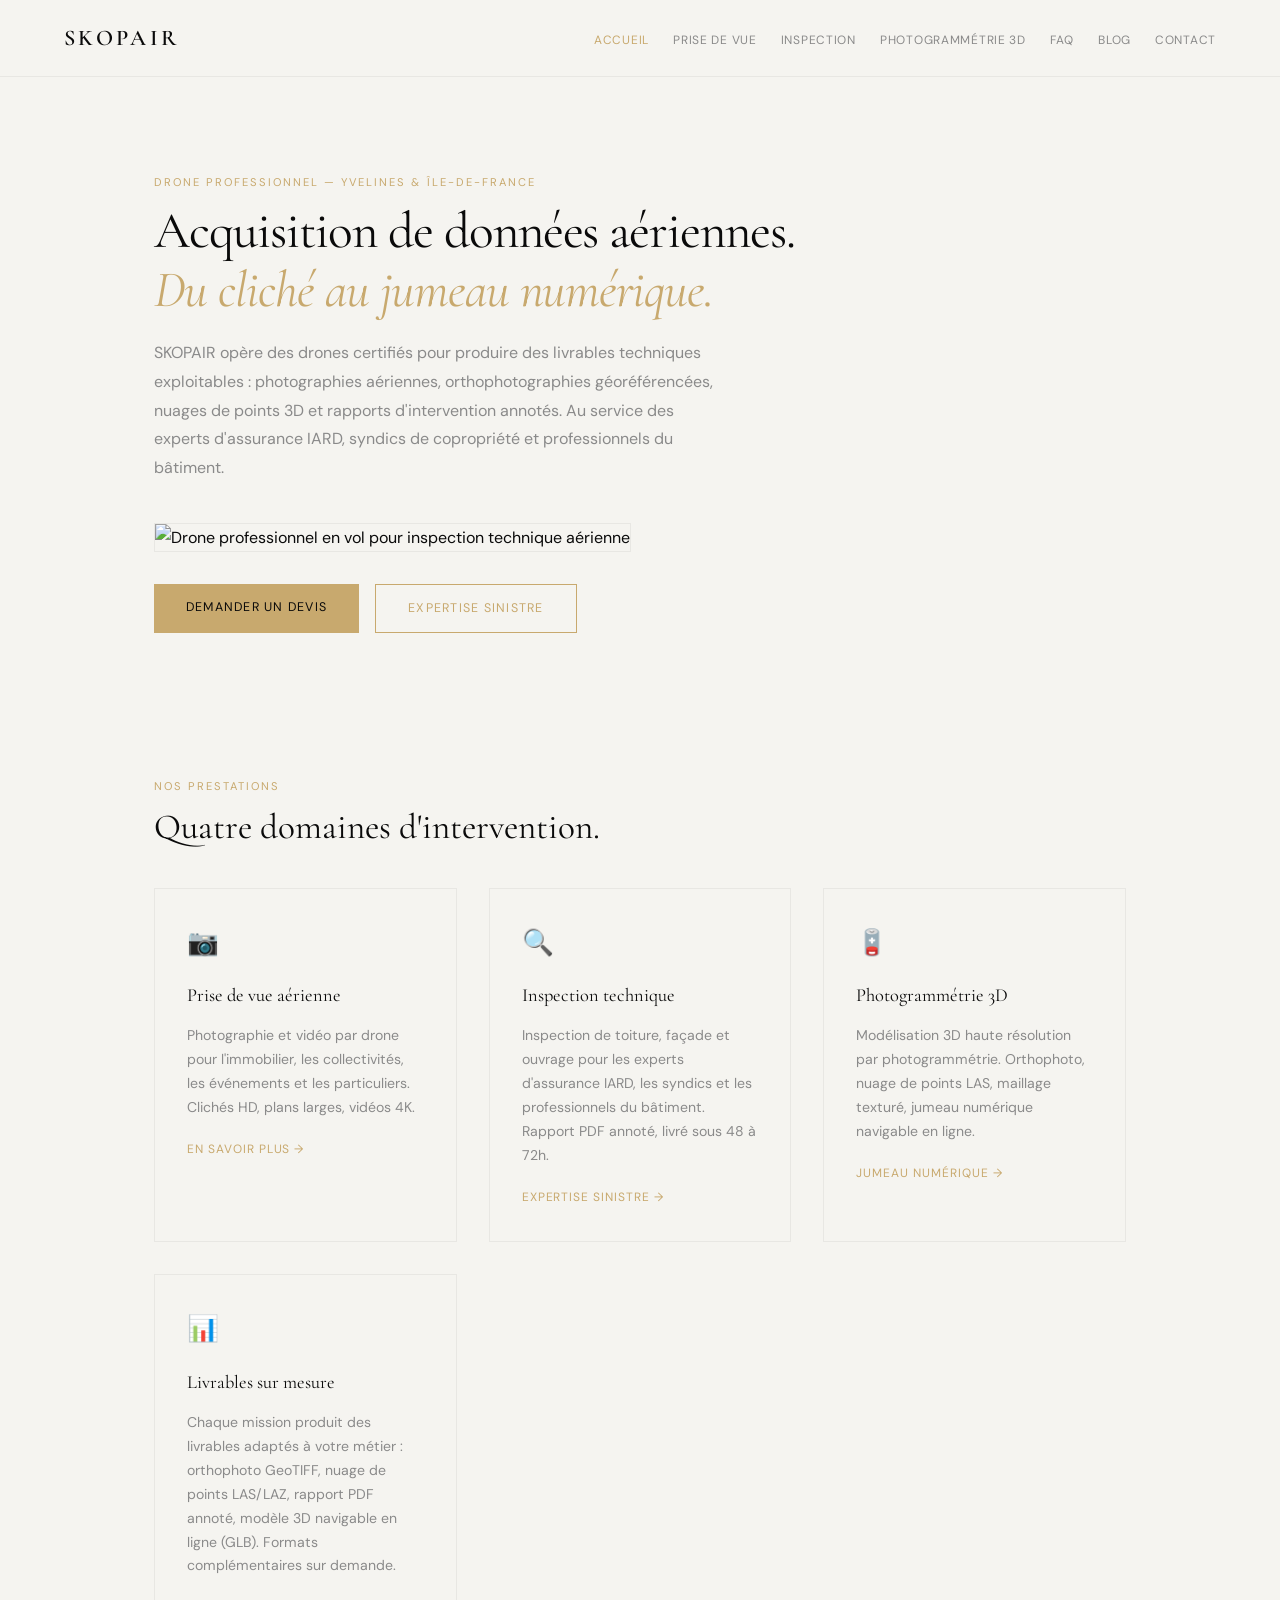
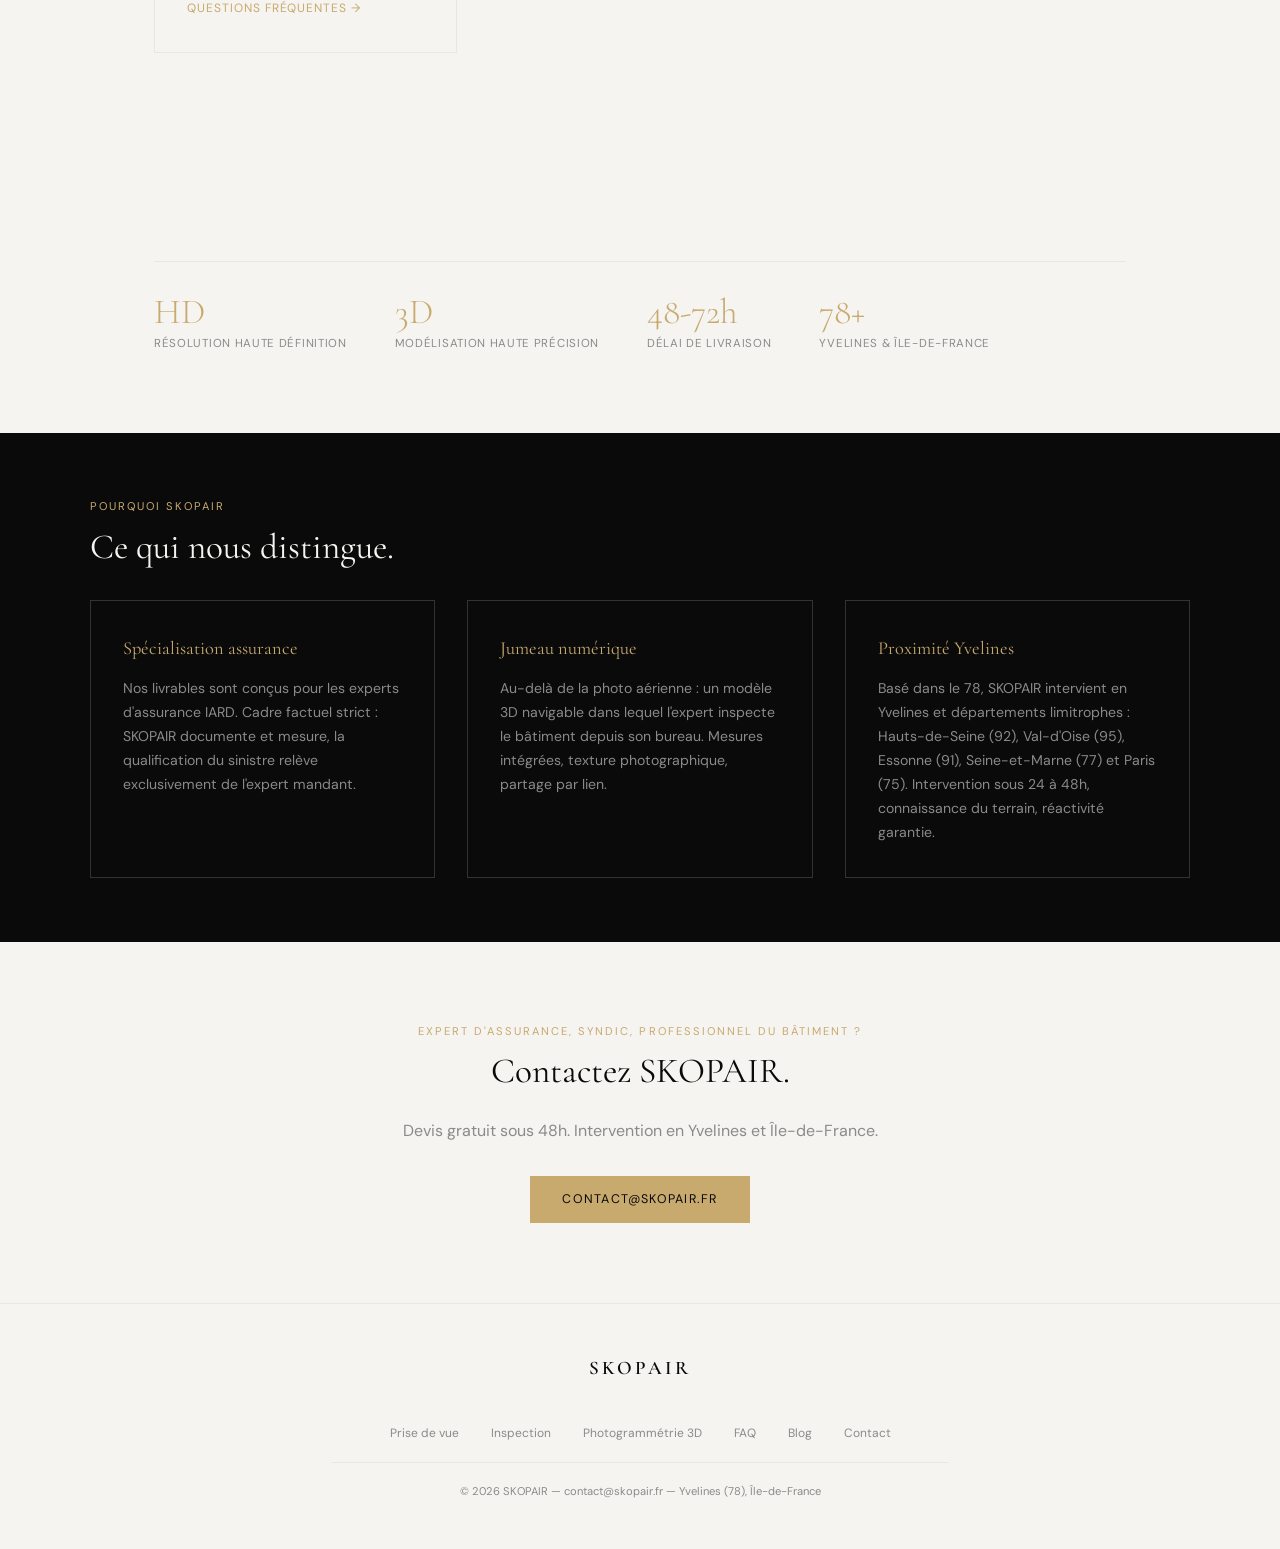
==== commit 108add59: "Add files via upload" ====
--- a/index.html
+++ b/index.html
@@ -106,12 +106,10 @@
   <p class="section-eyebrow">Drone professionnel &mdash; Yvelines &amp; &Icirc;le-de-France</p>
   <h1>Acquisition de donn&eacute;es a&eacute;riennes.<br><em>Du clich&eacute; au jumeau num&eacute;rique.</em></h1>
   <p class="hero-sub">SKOPAIR op&egrave;re des drones certifi&eacute;s pour produire des livrables techniques exploitables : photographies a&eacute;riennes, orthophotographies g&eacute;or&eacute;f&eacute;renc&eacute;es, nuages de points 3D et rapports d'intervention annot&eacute;s. Au service des experts d'assurance IARD, syndics de copropri&eacute;t&eacute; et professionnels du b&acirc;timent.</p>
-  <div class="hero-badges">
-    <span class="hero-badge"><strong>CATS</strong> valid&eacute;</span>
-    <span class="hero-badge"><strong>A1/A3</strong> certifi&eacute;</span>
-    <span class="hero-badge"><strong>A2</strong> en cours</span>
-    <span class="hero-badge"><strong>78</strong> Yvelines</span>
-  </div>
+  <div style="margin-top:2.5rem;max-width:700px;">
+    <img src="https://images.unsplash.com/photo-1527977966376-1c8408f9f108?w=800&q=80" alt="Drone professionnel en vol pour inspection technique a&eacute;rienne" style="width:100%;height:auto;border:1px solid var(--gris-clair);" loading="lazy">
+  </div>
+
   <div style="margin-top:2rem;display:flex;gap:1rem;flex-wrap:wrap;">
     <a href="contact.html" class="btn-primary">Demander un devis</a>
     <a href="inspection.html" class="btn-outline">Expertise sinistre</a>
@@ -137,13 +135,13 @@
     <div class="card">
       <span class="card-icon">&#129707;</span>
       <h3>Photogramm&eacute;trie 3D</h3>
-      <p>Mod&eacute;lisation 3D haute pr&eacute;cision par photogramm&eacute;trie. Orthophoto centim&eacute;trique, nuage de points LAS, maillage textur&eacute;, jumeau num&eacute;rique navigable en ligne.</p>
+      <p>Mod&eacute;lisation 3D haute r&eacute;solution par photogramm&eacute;trie. Orthophoto, nuage de points LAS, maillage textur&eacute;, jumeau num&eacute;rique navigable en ligne.</p>
       <a href="photogrammetrie.html" class="card-link">Jumeau num&eacute;rique</a>
     </div>
     <div class="card">
       <span class="card-icon">&#128202;</span>
       <h3>Livrables sur mesure</h3>
-      <p>Chaque mission produit des livrables adapt&eacute;s &agrave; votre m&eacute;tier : GeoTIFF pour les g&eacute;om&egrave;tres, LAS/LAZ pour les bureaux d'&eacute;tudes, PDF annot&eacute; pour les experts, GLB pour la visualisation 3D en ligne.</p>
+      <p>Chaque mission produit des livrables adapt&eacute;s &agrave; votre m&eacute;tier : orthophoto GeoTIFF, nuage de points LAS/LAZ, rapport PDF annot&eacute;, mod&egrave;le 3D navigable en ligne (GLB). Formats compl&eacute;mentaires sur demande.</p>
       <a href="faq.html" class="card-link">Questions fr&eacute;quentes</a>
     </div>
   </div>
@@ -152,8 +150,8 @@
 <section class="fade-in">
   <div class="stats">
     <div class="stat">
-      <div class="stat-number">&le;1cm</div>
-      <div class="stat-label">R&eacute;solution au sol (GSD)</div>
+      <div class="stat-number">HD</div>
+      <div class="stat-label">R&eacute;solution haute d&eacute;finition</div>
     </div>
     <div class="stat">
       <div class="stat-number">3D</div>
@@ -185,7 +183,7 @@
       </div>
       <div class="card" style="border-color:#333;background:transparent;">
         <h3 style="color:var(--or);">Proximit&eacute; Yvelines</h3>
-        <p style="color:var(--gris);">Bas&eacute; dans le 78, SKOPAIR intervient en Yvelines et d&eacute;partements limitrophes (92, 95, 91) sous 24 &agrave; 48h. Connaissance du terrain, r&eacute;activit&eacute; garantie.</p>
+        <p style="color:var(--gris);">Bas&eacute; dans le 78, SKOPAIR intervient en Yvelines et d&eacute;partements limitrophes : Hauts-de-Seine (92), Val-d'Oise (95), Essonne (91), Seine-et-Marne (77) et Paris (75). Intervention sous 24 &agrave; 48h, connaissance du terrain, r&eacute;activit&eacute; garantie.</p>
       </div>
     </div>
   </div>
@@ -194,7 +192,7 @@
 <section class="fade-in" style="text-align:center;">
   <p class="section-eyebrow">Expert d'assurance, syndic, professionnel du b&acirc;timent ?</p>
   <h2 style="margin-bottom:1.5rem;">Contactez SKOPAIR.</h2>
-  <p style="color:var(--gris);max-width:480px;margin:0 auto 2rem;">Devis gratuit sous 24h. Intervention en Yvelines et &Icirc;le-de-France.</p>
+  <p style="color:var(--gris);max-width:480px;margin:0 auto 2rem;">Devis gratuit sous 48h. Intervention en Yvelines et &Icirc;le-de-France.</p>
   <a href="contact.html" class="btn-primary">contact@skopair.fr</a>
 </section>
 
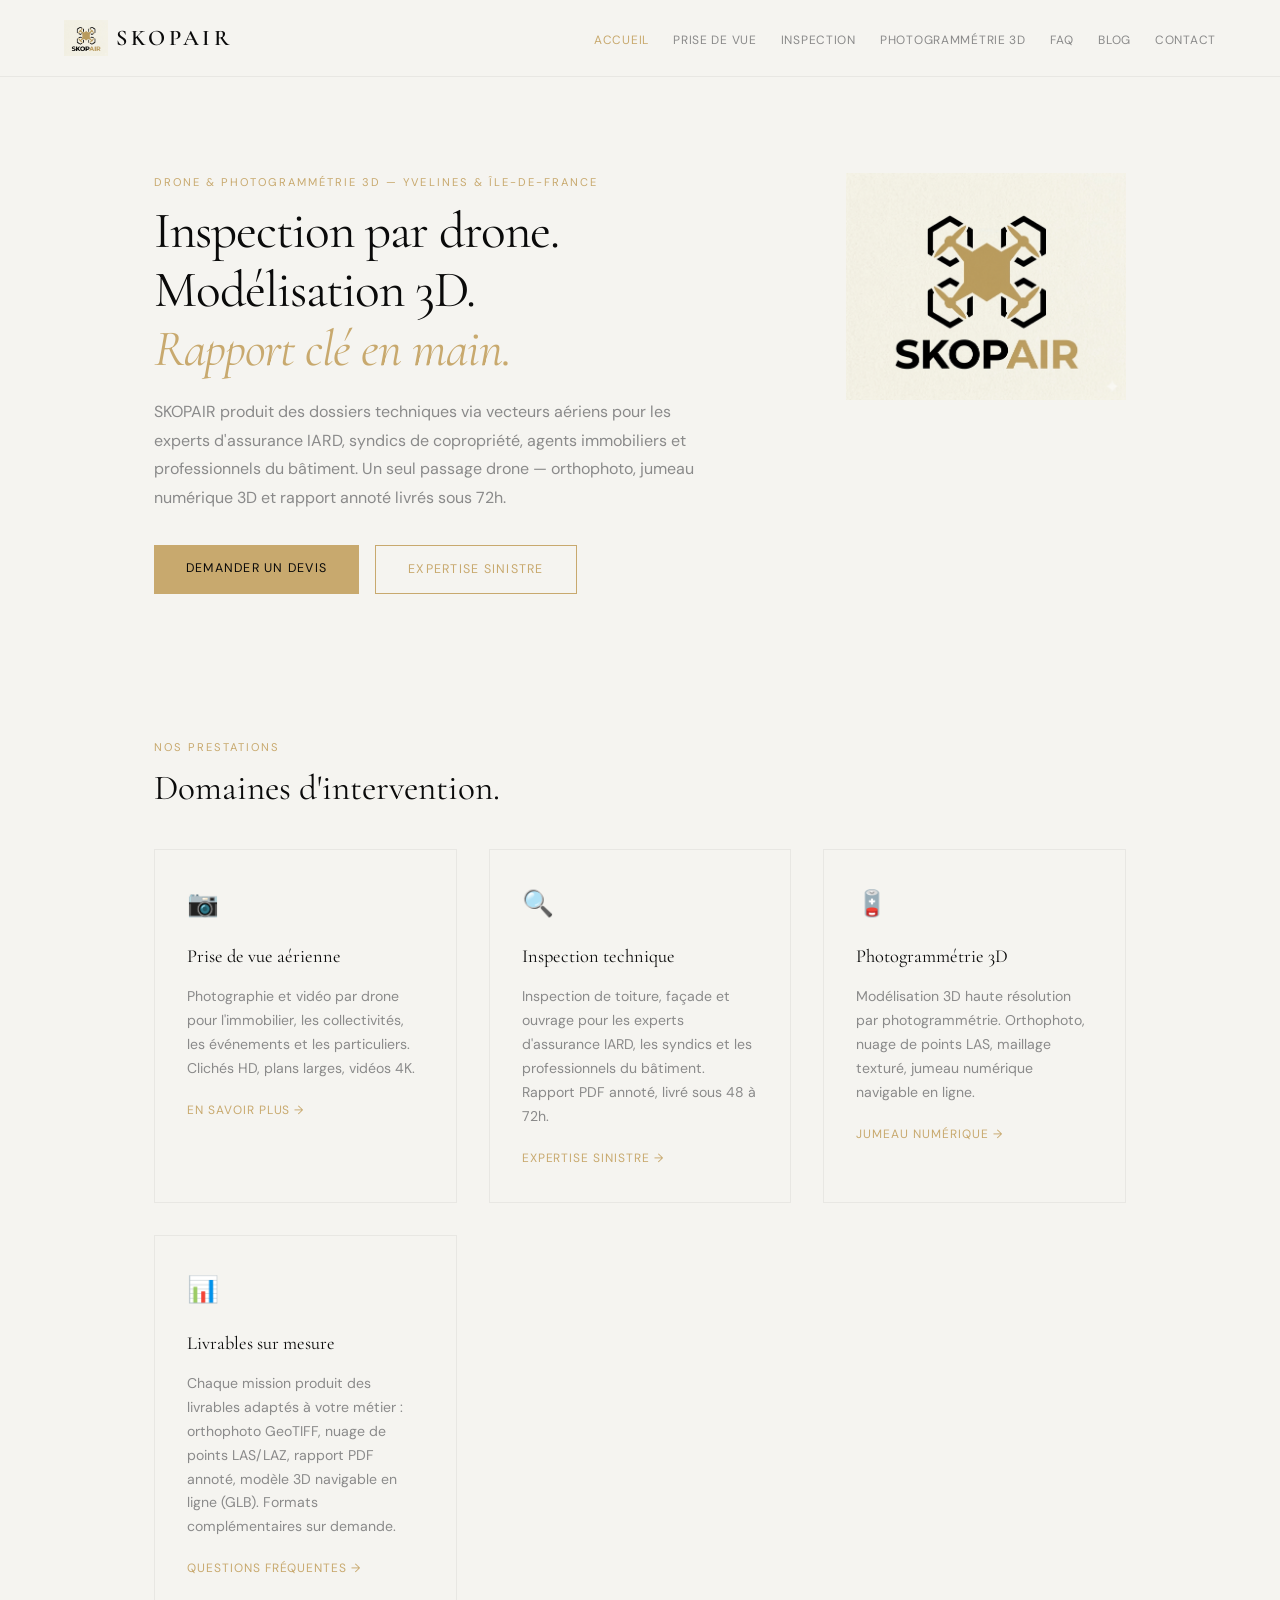
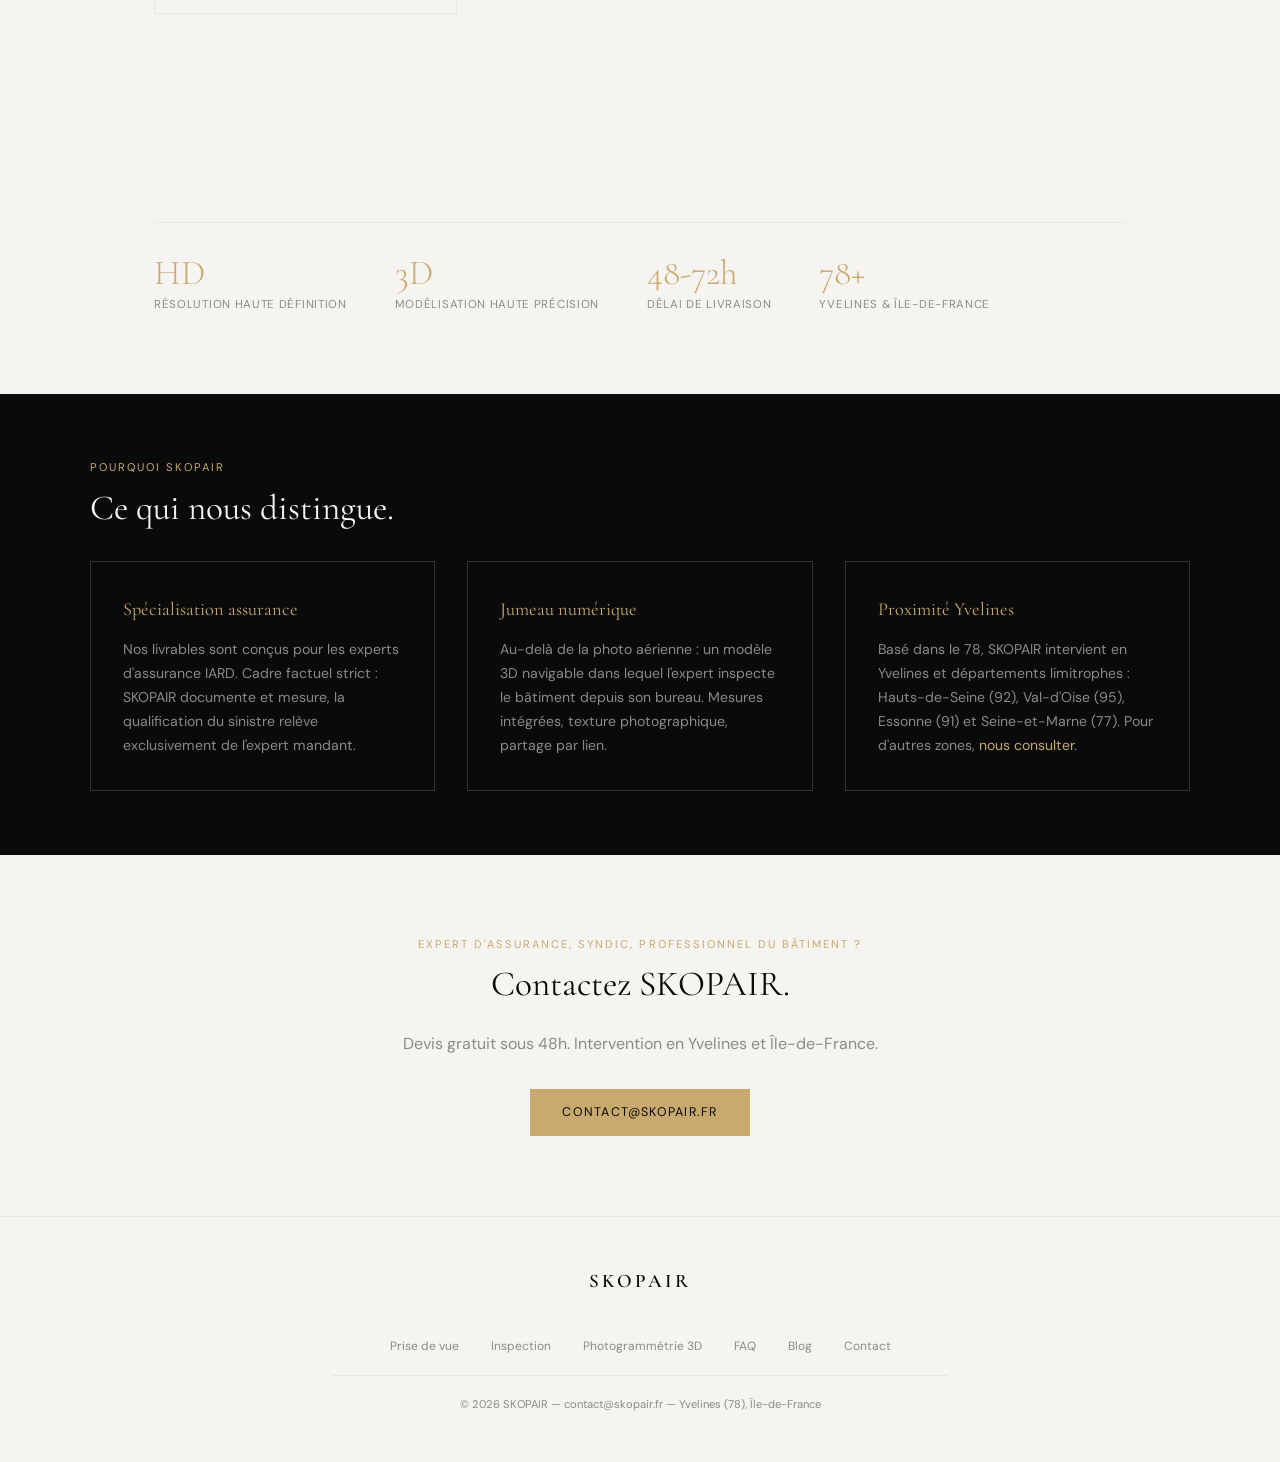
==== commit 03b329f6: "Add files via upload" ====
--- a/index.html
+++ b/index.html
@@ -34,7 +34,9 @@
     a { color:var(--or); text-decoration:none; }
     a:hover { text-decoration:underline; }
     nav { display:flex; justify-content:space-between; align-items:center; padding:1.2rem 5%; border-bottom:1px solid var(--gris-clair); position:sticky; top:0; background:var(--blanc); z-index:100; }
-    .nav-logo { font-family:'Cormorant Garamond',serif; font-size:1.4rem; font-weight:600; letter-spacing:0.15em; color:var(--noir); text-decoration:none; }
+    .nav-logo { display:flex; align-items:center; gap:0.5rem; text-decoration:none; }
+    .nav-logo img { height:36px; width:auto; }
+    .nav-logo span { font-family:'Cormorant Garamond',serif; font-size:1.4rem; font-weight:600; letter-spacing:0.15em; color:var(--noir); }
     .nav-links { display:flex; list-style:none; gap:1.5rem; flex-wrap:wrap; align-items:center; }
     .nav-links a { font-size:0.75rem; letter-spacing:0.06em; text-transform:uppercase; color:var(--gris); text-decoration:none; transition:color .2s; }
     .nav-links a:hover, .nav-links a.active { color:var(--or); }
@@ -87,7 +89,7 @@
 <body>
 
 <nav>
-  <a href="index.html" class="nav-logo">SKOPAIR</a>
+  <a href="index.html" class="nav-logo"><img src="logo.png" alt="SKOPAIR"><span>SKOPAIR</span></a>
   <button class="hamburger" onclick="document.querySelector('.nav-links').classList.toggle('open')" aria-label="Menu">
     <span></span><span></span><span></span>
   </button>
@@ -103,22 +105,25 @@
 </nav>
 
 <div class="hero fade-in">
-  <p class="section-eyebrow">Drone professionnel &mdash; Yvelines &amp; &Icirc;le-de-France</p>
-  <h1>Acquisition de donn&eacute;es a&eacute;riennes.<br><em>Du clich&eacute; au jumeau num&eacute;rique.</em></h1>
-  <p class="hero-sub">SKOPAIR op&egrave;re des drones certifi&eacute;s pour produire des livrables techniques exploitables : photographies a&eacute;riennes, orthophotographies g&eacute;or&eacute;f&eacute;renc&eacute;es, nuages de points 3D et rapports d'intervention annot&eacute;s. Au service des experts d'assurance IARD, syndics de copropri&eacute;t&eacute; et professionnels du b&acirc;timent.</p>
-  <div style="margin-top:2.5rem;max-width:700px;">
-    <img src="https://images.unsplash.com/photo-1527977966376-1c8408f9f108?w=800&q=80" alt="Drone professionnel en vol pour inspection technique a&eacute;rienne" style="width:100%;height:auto;border:1px solid var(--gris-clair);" loading="lazy">
-  </div>
-
-  <div style="margin-top:2rem;display:flex;gap:1rem;flex-wrap:wrap;">
-    <a href="contact.html" class="btn-primary">Demander un devis</a>
-    <a href="inspection.html" class="btn-outline">Expertise sinistre</a>
+  <div style="display:flex;align-items:flex-start;gap:3rem;flex-wrap:wrap;">
+    <div style="flex:1;min-width:300px;">
+      <p class="section-eyebrow">Drone &amp; Photogramm&eacute;trie 3D &mdash; Yvelines &amp; &Icirc;le-de-France</p>
+      <h1>Inspection par drone.<br>Mod&eacute;lisation 3D.<br><em>Rapport cl&eacute; en main.</em></h1>
+      <p class="hero-sub">SKOPAIR produit des dossiers techniques via vecteurs a&eacute;riens pour les experts d'assurance IARD, syndics de copropri&eacute;t&eacute;, agents immobiliers et professionnels du b&acirc;timent. Un seul passage drone &mdash; orthophoto, jumeau num&eacute;rique 3D et rapport annot&eacute; livr&eacute;s sous 72h.</p>
+      <div style="margin-top:2rem;display:flex;gap:1rem;flex-wrap:wrap;">
+        <a href="contact.html" class="btn-primary">Demander un devis</a>
+        <a href="inspection.html" class="btn-outline">Expertise sinistre</a>
+      </div>
+    </div>
+    <div style="flex:0 0 280px;max-width:320px;">
+      <img src="logo.png" alt="SKOPAIR &mdash; Drone &amp; Photogramm&eacute;trie 3D" style="width:100%;height:auto;" loading="lazy">
+    </div>
   </div>
 </div>
 
 <section class="fade-in">
   <p class="section-eyebrow">Nos prestations</p>
-  <h2>Quatre domaines d'intervention.</h2>
+  <h2>Domaines d'intervention.</h2>
   <div class="card-grid">
     <div class="card">
       <span class="card-icon">&#128247;</span>
@@ -183,7 +188,7 @@
       </div>
       <div class="card" style="border-color:#333;background:transparent;">
         <h3 style="color:var(--or);">Proximit&eacute; Yvelines</h3>
-        <p style="color:var(--gris);">Bas&eacute; dans le 78, SKOPAIR intervient en Yvelines et d&eacute;partements limitrophes : Hauts-de-Seine (92), Val-d'Oise (95), Essonne (91), Seine-et-Marne (77) et Paris (75). Intervention sous 24 &agrave; 48h, connaissance du terrain, r&eacute;activit&eacute; garantie.</p>
+        <p style="color:var(--gris);">Bas&eacute; dans le 78, SKOPAIR intervient en Yvelines et d&eacute;partements limitrophes : Hauts-de-Seine (92), Val-d'Oise (95), Essonne (91) et Seine-et-Marne (77). Pour d'autres zones, <a href="contact.html" style="color:var(--or);">nous consulter</a>.</p>
       </div>
     </div>
   </div>
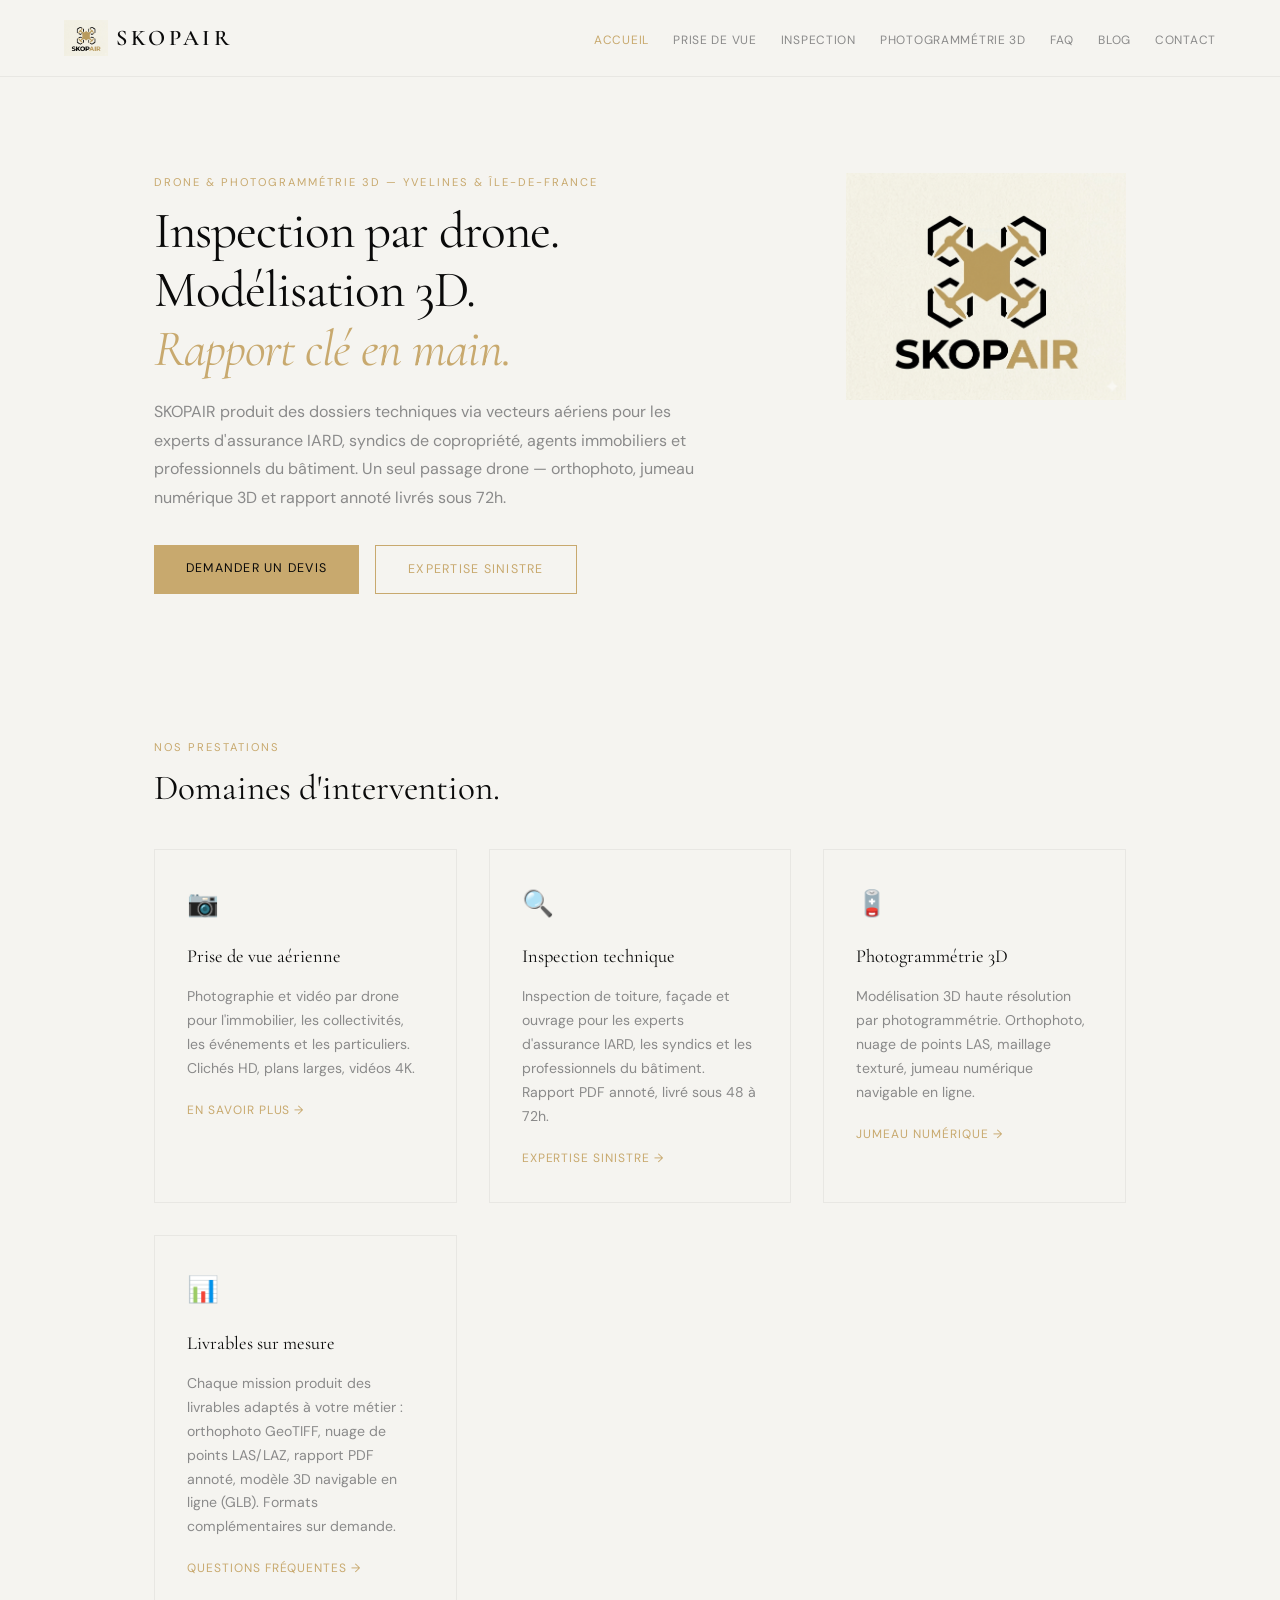
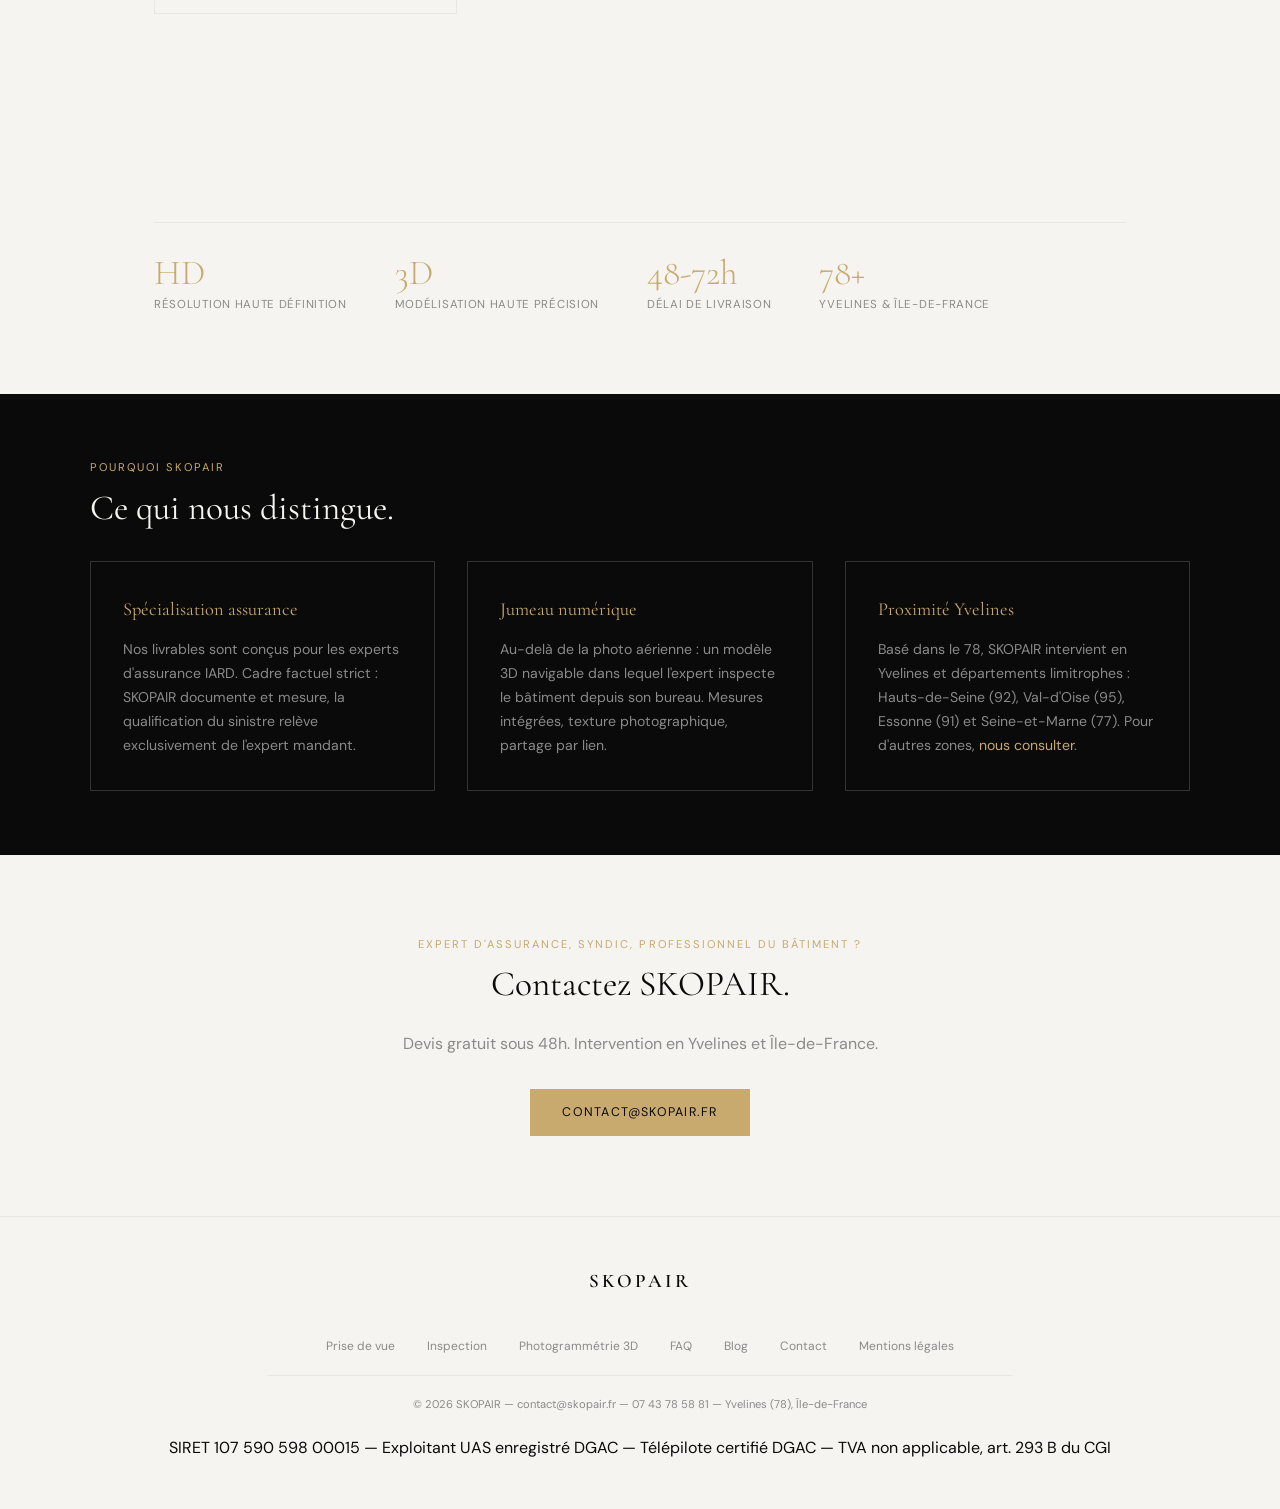
==== commit a56983c7: "Update index.html" ====
--- a/index.html
+++ b/index.html
@@ -16,191 +16,16 @@
   <link rel="preconnect" href="https://fonts.googleapis.com">
   <link href="https://fonts.googleapis.com/css2?family=Cormorant+Garamond:wght@300;400;500;600&family=DM+Sans:wght@300;400;500&display=swap" rel="stylesheet">
   <style>
-    :root {
-      --noir: #0a0a0a;
-      --blanc: #f5f4f0;
-      --or: #c8a96e;
-      --or-hover: #b8993e;
-      --gris: #8a8a8a;
-      --gris-clair: #e8e7e3;
-    }
-    * { margin:0; padding:0; box-sizing:border-box; }
-    html { scroll-behavior:smooth; }
-    body { font-family:'DM Sans',sans-serif; background:var(--blanc); color:var(--noir); font-size:16px; line-height:1.7; }
-    h1,h2,h3 { font-family:'Cormorant Garamond',serif; font-weight:400; }
-    h1 { font-size:clamp(2rem,5vw,3.2rem); line-height:1.15; letter-spacing:-0.02em; }
-    h2 { font-size:clamp(1.5rem,3.5vw,2.2rem); line-height:1.2; }
-    h3 { font-size:1.15rem; }
-    a { color:var(--or); text-decoration:none; }
-    a:hover { text-decoration:underline; }
-    nav { display:flex; justify-content:space-between; align-items:center; padding:1.2rem 5%; border-bottom:1px solid var(--gris-clair); position:sticky; top:0; background:var(--blanc); z-index:100; }
-    .nav-logo { display:flex; align-items:center; gap:0.5rem; text-decoration:none; }
-    .nav-logo img { height:36px; width:auto; }
-    .nav-logo span { font-family:'Cormorant Garamond',serif; font-size:1.4rem; font-weight:600; letter-spacing:0.15em; color:var(--noir); }
-    .nav-links { display:flex; list-style:none; gap:1.5rem; flex-wrap:wrap; align-items:center; }
-    .nav-links a { font-size:0.75rem; letter-spacing:0.06em; text-transform:uppercase; color:var(--gris); text-decoration:none; transition:color .2s; }
-    .nav-links a:hover, .nav-links a.active { color:var(--or); }
-    .hamburger { display:none; flex-direction:column; gap:5px; cursor:pointer; background:none; border:none; padding:4px; }
-    .hamburger span { width:22px; height:2px; background:var(--noir); transition:all .3s; }
-    section { padding:5rem 5%; max-width:1100px; margin:0 auto; }
-    .dark { background:var(--noir); color:var(--blanc); max-width:100%; padding:4rem 5%; }
-    .dark-inner { max-width:1100px; margin:0 auto; }
-    .section-eyebrow { font-size:0.7rem; letter-spacing:0.18em; text-transform:uppercase; color:var(--or); margin-bottom:0.6rem; }
-    .hero { padding:6rem 5% 4rem; max-width:1100px; margin:0 auto; }
-    .hero h1 em { font-style:italic; color:var(--or); }
-    .hero-sub { color:var(--gris); max-width:560px; font-size:1rem; line-height:1.8; margin-top:1.2rem; }
-    .hero-badges { display:flex; gap:0.8rem; flex-wrap:wrap; margin-top:2rem; }
-    .hero-badge { display:inline-flex; align-items:center; gap:0.4rem; padding:0.4rem 1rem; font-size:0.72rem; letter-spacing:0.06em; text-transform:uppercase; border:1px solid var(--gris-clair); color:var(--gris); }
-    .hero-badge strong { color:var(--or); font-weight:500; }
-    .card-grid { display:grid; grid-template-columns:repeat(auto-fit,minmax(260px,1fr)); gap:2rem; margin-top:2.5rem; }
-    .card { border:1px solid var(--gris-clair); padding:2rem; transition:border-color .3s, transform .2s; }
-    .card:hover { border-color:var(--or); transform:translateY(-2px); }
-    .card-icon { font-size:1.6rem; margin-bottom:1rem; display:block; }
-    .card h3 { margin-bottom:0.8rem; }
-    .card p { font-size:0.88rem; color:var(--gris); line-height:1.7; }
-    .card-link { display:inline-block; margin-top:1.2rem; font-size:0.75rem; letter-spacing:0.08em; text-transform:uppercase; color:var(--or); text-decoration:none; }
-    .card-link:hover { color:var(--or-hover); }
-    .card-link::after { content:" \2192"; }
-    .btn-primary { display:inline-block; padding:0.8rem 2rem; background:var(--or); color:var(--noir); font-size:0.78rem; letter-spacing:0.1em; text-transform:uppercase; text-decoration:none; transition:background .2s; }
-    .btn-primary:hover { background:var(--or-hover); text-decoration:none; }
-    .btn-outline { display:inline-block; padding:0.8rem 2rem; border:1px solid var(--or); color:var(--or); font-size:0.78rem; letter-spacing:0.1em; text-transform:uppercase; text-decoration:none; transition:all .2s; }
-    .btn-outline:hover { background:var(--or); color:var(--noir); text-decoration:none; }
-    .stats { display:flex; gap:3rem; flex-wrap:wrap; margin-top:3rem; padding-top:2rem; border-top:1px solid var(--gris-clair); }
-    .stat-number { font-family:'Cormorant Garamond',serif; font-size:2.2rem; font-weight:300; color:var(--or); line-height:1; }
-    .stat-label { font-size:0.72rem; letter-spacing:0.06em; text-transform:uppercase; color:var(--gris); margin-top:0.3rem; }
-    footer { display:flex; flex-direction:column; align-items:center; gap:1.2rem; padding:3rem 5%; border-top:1px solid var(--gris-clair); text-align:center; }
-    .footer-logo { font-family:'Cormorant Garamond',serif; font-size:1.2rem; font-weight:600; letter-spacing:0.15em; }
-    .footer-nav { display:flex; gap:2rem; flex-wrap:wrap; justify-content:center; }
-    .footer-nav a { color:var(--gris); text-decoration:none; font-size:0.75rem; }
-    .footer-nav a:hover { color:var(--or); }
-    .footer-copy { font-size:0.7rem; color:var(--gris); }
-    .fade-in { opacity:0; transform:translateY(20px); transition:opacity .6s,transform .6s; }
-    .fade-in.visible { opacity:1; transform:translateY(0); }
-    @media(max-width:768px) {
-      .hamburger { display:flex; }
-      .nav-links { display:none; position:absolute; top:100%; left:0; right:0; flex-direction:column; background:var(--blanc); padding:1.5rem 5%; border-bottom:1px solid var(--gris-clair); gap:1rem; }
-      .nav-links.open { display:flex; }
-      section,.hero { padding-left:6%; padding-right:6%; }
-      .stats { gap:2rem; }
-      .card-grid { grid-template-columns:1fr; }
-    }
+    :root{--noir:#0a0a0a;--blanc:#f5f4f0;--or:#c8a96e;--or-hover:#b8993e;--gris:#8a8a8a;--gris-clair:#e8e7e3}*{margin:0;padding:0;box-sizing:border-box}html{scroll-behavior:smooth}body{font-family:'DM Sans',sans-serif;background:var(--blanc);color:var(--noir);font-size:16px;line-height:1.7}h1,h2,h3{font-family:'Cormorant Garamond',serif;font-weight:400}h1{font-size:clamp(2rem,5vw,3.2rem);line-height:1.15;letter-spacing:-0.02em}h2{font-size:clamp(1.5rem,3.5vw,2.2rem);line-height:1.2}h3{font-size:1.15rem}a{color:var(--or);text-decoration:none}a:hover{text-decoration:underline}nav{display:flex;justify-content:space-between;align-items:center;padding:1.2rem 5%;border-bottom:1px solid var(--gris-clair);position:sticky;top:0;background:var(--blanc);z-index:100}.nav-logo{display:flex;align-items:center;gap:0.5rem;text-decoration:none}.nav-logo img{height:36px;width:auto}.nav-logo span{font-family:'Cormorant Garamond',serif;font-size:1.4rem;font-weight:600;letter-spacing:0.15em;color:var(--noir)}.nav-links{display:flex;list-style:none;gap:1.5rem;flex-wrap:wrap;align-items:center}.nav-links a{font-size:0.75rem;letter-spacing:0.06em;text-transform:uppercase;color:var(--gris);text-decoration:none;transition:color .2s}.nav-links a:hover,.nav-links a.active{color:var(--or)}.hamburger{display:none;flex-direction:column;gap:5px;cursor:pointer;background:none;border:none;padding:4px}.hamburger span{width:22px;height:2px;background:var(--noir);transition:all .3s}section{padding:5rem 5%;max-width:1100px;margin:0 auto}.dark{background:var(--noir);color:var(--blanc);max-width:100%;padding:4rem 5%}.dark-inner{max-width:1100px;margin:0 auto}.section-eyebrow{font-size:0.7rem;letter-spacing:0.18em;text-transform:uppercase;color:var(--or);margin-bottom:0.6rem}.hero{padding:6rem 5% 4rem;max-width:1100px;margin:0 auto}.hero h1 em{font-style:italic;color:var(--or)}.hero-sub{color:var(--gris);max-width:560px;font-size:1rem;line-height:1.8;margin-top:1.2rem}.card-grid{display:grid;grid-template-columns:repeat(auto-fit,minmax(260px,1fr));gap:2rem;margin-top:2.5rem}.card{border:1px solid var(--gris-clair);padding:2rem;transition:border-color .3s, transform .2s}.card:hover{border-color:var(--or);transform:translateY(-2px)}.card-icon{font-size:1.6rem;margin-bottom:1rem;display:block}.card h3{margin-bottom:0.8rem}.card p{font-size:0.88rem;color:var(--gris);line-height:1.7}.card-link{display:inline-block;margin-top:1.2rem;font-size:0.75rem;letter-spacing:0.08em;text-transform:uppercase;color:var(--or);text-decoration:none}.card-link:hover{color:var(--or-hover)}.card-link::after{content:" \2192"}.btn-primary{display:inline-block;padding:0.8rem 2rem;background:var(--or);color:var(--noir);font-size:0.78rem;letter-spacing:0.1em;text-transform:uppercase;text-decoration:none;transition:background .2s}.btn-primary:hover{background:var(--or-hover);text-decoration:none}.btn-outline{display:inline-block;padding:0.8rem 2rem;border:1px solid var(--or);color:var(--or);font-size:0.78rem;letter-spacing:0.1em;text-transform:uppercase;text-decoration:none;transition:all .2s}.btn-outline:hover{background:var(--or);color:var(--noir);text-decoration:none}.stats{display:flex;gap:3rem;flex-wrap:wrap;margin-top:3rem;padding-top:2rem;border-top:1px solid var(--gris-clair)}.stat-number{font-family:'Cormorant Garamond',serif;font-size:2.2rem;font-weight:300;color:var(--or);line-height:1}.stat-label{font-size:0.72rem;letter-spacing:0.06em;text-transform:uppercase;color:var(--gris);margin-top:0.3rem}footer{display:flex;flex-direction:column;align-items:center;gap:1.2rem;padding:3rem 5%;border-top:1px solid var(--gris-clair);text-align:center}.footer-logo{font-family:'Cormorant Garamond',serif;font-size:1.2rem;font-weight:600;letter-spacing:0.15em}.footer-nav{display:flex;gap:2rem;flex-wrap:wrap;justify-content:center}.footer-nav a{color:var(--gris);text-decoration:none;font-size:0.75rem}.footer-nav a:hover{color:var(--or)}.footer-copy{font-size:0.7rem;color:var(--gris)}.fade-in{opacity:0;transform:translateY(20px);transition:opacity .6s,transform .6s}.fade-in.visible{opacity:1;transform:translateY(0)}@media(max-width:768px){.hamburger{display:flex}.nav-links{display:none;position:absolute;top:100%;left:0;right:0;flex-direction:column;background:var(--blanc);padding:1.5rem 5%;border-bottom:1px solid var(--gris-clair);gap:1rem}.nav-links.open{display:flex}section,.hero{padding-left:6%;padding-right:6%}.stats{gap:2rem}.card-grid{grid-template-columns:1fr}}
   </style>
 </head>
 <body>
-
-<nav>
-  <a href="index.html" class="nav-logo"><img src="logo.png" alt="SKOPAIR"><span>SKOPAIR</span></a>
-  <button class="hamburger" onclick="document.querySelector('.nav-links').classList.toggle('open')" aria-label="Menu">
-    <span></span><span></span><span></span>
-  </button>
-  <ul class="nav-links">
-    <li><a href="index.html" class="active">Accueil</a></li>
-    <li><a href="prisedevue.html">Prise de vue</a></li>
-    <li><a href="inspection.html">Inspection</a></li>
-    <li><a href="photogrammetrie.html">Photogramm&eacute;trie 3D</a></li>
-    <li><a href="faq.html">FAQ</a></li>
-    <li><a href="blog.html">Blog</a></li>
-    <li><a href="contact.html">Contact</a></li>
-  </ul>
-</nav>
-
-<div class="hero fade-in">
-  <div style="display:flex;align-items:flex-start;gap:3rem;flex-wrap:wrap;">
-    <div style="flex:1;min-width:300px;">
-      <p class="section-eyebrow">Drone &amp; Photogramm&eacute;trie 3D &mdash; Yvelines &amp; &Icirc;le-de-France</p>
-      <h1>Inspection par drone.<br>Mod&eacute;lisation 3D.<br><em>Rapport cl&eacute; en main.</em></h1>
-      <p class="hero-sub">SKOPAIR produit des dossiers techniques via vecteurs a&eacute;riens pour les experts d'assurance IARD, syndics de copropri&eacute;t&eacute;, agents immobiliers et professionnels du b&acirc;timent. Un seul passage drone &mdash; orthophoto, jumeau num&eacute;rique 3D et rapport annot&eacute; livr&eacute;s sous 72h.</p>
-      <div style="margin-top:2rem;display:flex;gap:1rem;flex-wrap:wrap;">
-        <a href="contact.html" class="btn-primary">Demander un devis</a>
-        <a href="inspection.html" class="btn-outline">Expertise sinistre</a>
-      </div>
-    </div>
-    <div style="flex:0 0 280px;max-width:320px;">
-      <img src="logo.png" alt="SKOPAIR &mdash; Drone &amp; Photogramm&eacute;trie 3D" style="width:100%;height:auto;" loading="lazy">
-    </div>
-  </div>
-</div>
-
-<section class="fade-in">
-  <p class="section-eyebrow">Nos prestations</p>
-  <h2>Domaines d'intervention.</h2>
-  <div class="card-grid">
-    <div class="card">
-      <span class="card-icon">&#128247;</span>
-      <h3>Prise de vue a&eacute;rienne</h3>
-      <p>Photographie et vid&eacute;o par drone pour l'immobilier, les collectivit&eacute;s, les &eacute;v&eacute;nements et les particuliers. Clich&eacute;s HD, plans larges, vid&eacute;os 4K.</p>
-      <a href="prisedevue.html" class="card-link">En savoir plus</a>
-    </div>
-    <div class="card">
-      <span class="card-icon">&#128269;</span>
-      <h3>Inspection technique</h3>
-      <p>Inspection de toiture, fa&ccedil;ade et ouvrage pour les experts d'assurance IARD, les syndics et les professionnels du b&acirc;timent. Rapport PDF annot&eacute;, livr&eacute; sous 48 &agrave; 72h.</p>
-      <a href="inspection.html" class="card-link">Expertise sinistre</a>
-    </div>
-    <div class="card">
-      <span class="card-icon">&#129707;</span>
-      <h3>Photogramm&eacute;trie 3D</h3>
-      <p>Mod&eacute;lisation 3D haute r&eacute;solution par photogramm&eacute;trie. Orthophoto, nuage de points LAS, maillage textur&eacute;, jumeau num&eacute;rique navigable en ligne.</p>
-      <a href="photogrammetrie.html" class="card-link">Jumeau num&eacute;rique</a>
-    </div>
-    <div class="card">
-      <span class="card-icon">&#128202;</span>
-      <h3>Livrables sur mesure</h3>
-      <p>Chaque mission produit des livrables adapt&eacute;s &agrave; votre m&eacute;tier : orthophoto GeoTIFF, nuage de points LAS/LAZ, rapport PDF annot&eacute;, mod&egrave;le 3D navigable en ligne (GLB). Formats compl&eacute;mentaires sur demande.</p>
-      <a href="faq.html" class="card-link">Questions fr&eacute;quentes</a>
-    </div>
-  </div>
-</section>
-
-<section class="fade-in">
-  <div class="stats">
-    <div class="stat">
-      <div class="stat-number">HD</div>
-      <div class="stat-label">R&eacute;solution haute d&eacute;finition</div>
-    </div>
-    <div class="stat">
-      <div class="stat-number">3D</div>
-      <div class="stat-label">Mod&eacute;lisation haute pr&eacute;cision</div>
-    </div>
-    <div class="stat">
-      <div class="stat-number">48-72h</div>
-      <div class="stat-label">D&eacute;lai de livraison</div>
-    </div>
-    <div class="stat">
-      <div class="stat-number">78+</div>
-      <div class="stat-label">Yvelines &amp; &Icirc;le-de-France</div>
-    </div>
-  </div>
-</section>
-
-<div class="dark">
-  <div class="dark-inner fade-in">
-    <p class="section-eyebrow" style="color:var(--or);">Pourquoi SKOPAIR</p>
-    <h2 style="color:var(--blanc);">Ce qui nous distingue.</h2>
-    <div class="card-grid" style="margin-top:2rem;">
-      <div class="card" style="border-color:#333;background:transparent;">
-        <h3 style="color:var(--or);">Sp&eacute;cialisation assurance</h3>
-        <p style="color:var(--gris);">Nos livrables sont con&ccedil;us pour les experts d'assurance IARD. Cadre factuel strict : SKOPAIR documente et mesure, la qualification du sinistre rel&egrave;ve exclusivement de l'expert mandant.</p>
-      </div>
-      <div class="card" style="border-color:#333;background:transparent;">
-        <h3 style="color:var(--or);">Jumeau num&eacute;rique</h3>
-        <p style="color:var(--gris);">Au-del&agrave; de la photo a&eacute;rienne : un mod&egrave;le 3D navigable dans lequel l'expert inspecte le b&acirc;timent depuis son bureau. Mesures int&eacute;gr&eacute;es, texture photographique, partage par lien.</p>
-      </div>
-      <div class="card" style="border-color:#333;background:transparent;">
-        <h3 style="color:var(--or);">Proximit&eacute; Yvelines</h3>
-        <p style="color:var(--gris);">Bas&eacute; dans le 78, SKOPAIR intervient en Yvelines et d&eacute;partements limitrophes : Hauts-de-Seine (92), Val-d'Oise (95), Essonne (91) et Seine-et-Marne (77). Pour d'autres zones, <a href="contact.html" style="color:var(--or);">nous consulter</a>.</p>
-      </div>
-    </div>
-  </div>
-</div>
-
-<section class="fade-in" style="text-align:center;">
-  <p class="section-eyebrow">Expert d'assurance, syndic, professionnel du b&acirc;timent ?</p>
-  <h2 style="margin-bottom:1.5rem;">Contactez SKOPAIR.</h2>
-  <p style="color:var(--gris);max-width:480px;margin:0 auto 2rem;">Devis gratuit sous 48h. Intervention en Yvelines et &Icirc;le-de-France.</p>
-  <a href="contact.html" class="btn-primary">contact@skopair.fr</a>
-</section>
-
+<nav><a href="index.html" class="nav-logo"><img src="logo.png" alt="SKOPAIR"><span>SKOPAIR</span></a><button class="hamburger" onclick="document.querySelector('.nav-links').classList.toggle('open')" aria-label="Menu"><span></span><span></span><span></span></button><ul class="nav-links"><li><a href="index.html" class="active">Accueil</a></li><li><a href="prisedevue.html">Prise de vue</a></li><li><a href="inspection.html">Inspection</a></li><li><a href="photogrammetrie.html">Photogramm&eacute;trie 3D</a></li><li><a href="faq.html">FAQ</a></li><li><a href="blog.html">Blog</a></li><li><a href="contact.html">Contact</a></li></ul></nav>
+<div class="hero fade-in"><div style="display:flex;align-items:flex-start;gap:3rem;flex-wrap:wrap;"><div style="flex:1;min-width:300px;"><p class="section-eyebrow">Drone &amp; Photogramm&eacute;trie 3D &mdash; Yvelines &amp; &Icirc;le-de-France</p><h1>Inspection par drone.<br>Mod&eacute;lisation 3D.<br><em>Rapport cl&eacute; en main.</em></h1><p class="hero-sub">SKOPAIR produit des dossiers techniques via vecteurs a&eacute;riens pour les experts d'assurance IARD, syndics de copropri&eacute;t&eacute;, agents immobiliers et professionnels du b&acirc;timent. Un seul passage drone &mdash; orthophoto, jumeau num&eacute;rique 3D et rapport annot&eacute; livr&eacute;s sous 72h.</p><div style="margin-top:2rem;display:flex;gap:1rem;flex-wrap:wrap;"><a href="contact.html" class="btn-primary">Demander un devis</a><a href="inspection.html" class="btn-outline">Expertise sinistre</a></div></div><div style="flex:0 0 280px;max-width:320px;"><img src="logo.png" alt="SKOPAIR &mdash; Drone &amp; Photogramm&eacute;trie 3D" style="width:100%;height:auto;" loading="lazy"></div></div></div>
+<section class="fade-in"><p class="section-eyebrow">Nos prestations</p><h2>Domaines d'intervention.</h2><div class="card-grid"><div class="card"><span class="card-icon">&#128247;</span><h3>Prise de vue a&eacute;rienne</h3><p>Photographie et vid&eacute;o par drone pour l'immobilier, les collectivit&eacute;s, les &eacute;v&eacute;nements et les particuliers. Clich&eacute;s HD, plans larges, vid&eacute;os 4K.</p><a href="prisedevue.html" class="card-link">En savoir plus</a></div><div class="card"><span class="card-icon">&#128269;</span><h3>Inspection technique</h3><p>Inspection de toiture, fa&ccedil;ade et ouvrage pour les experts d'assurance IARD, les syndics et les professionnels du b&acirc;timent. Rapport PDF annot&eacute;, livr&eacute; sous 48 &agrave; 72h.</p><a href="inspection.html" class="card-link">Expertise sinistre</a></div><div class="card"><span class="card-icon">&#129707;</span><h3>Photogramm&eacute;trie 3D</h3><p>Mod&eacute;lisation 3D haute r&eacute;solution par photogramm&eacute;trie. Orthophoto, nuage de points LAS, maillage textur&eacute;, jumeau num&eacute;rique navigable en ligne.</p><a href="photogrammetrie.html" class="card-link">Jumeau num&eacute;rique</a></div><div class="card"><span class="card-icon">&#128202;</span><h3>Livrables sur mesure</h3><p>Chaque mission produit des livrables adapt&eacute;s &agrave; votre m&eacute;tier : orthophoto GeoTIFF, nuage de points LAS/LAZ, rapport PDF annot&eacute;, mod&egrave;le 3D navigable en ligne (GLB). Formats compl&eacute;mentaires sur demande.</p><a href="faq.html" class="card-link">Questions fr&eacute;quentes</a></div></div></section>
+<section class="fade-in"><div class="stats"><div class="stat"><div class="stat-number">HD</div><div class="stat-label">R&eacute;solution haute d&eacute;finition</div></div><div class="stat"><div class="stat-number">3D</div><div class="stat-label">Mod&eacute;lisation haute pr&eacute;cision</div></div><div class="stat"><div class="stat-number">48-72h</div><div class="stat-label">D&eacute;lai de livraison</div></div><div class="stat"><div class="stat-number">78+</div><div class="stat-label">Yvelines &amp; &Icirc;le-de-France</div></div></div></section>
+<div class="dark"><div class="dark-inner fade-in"><p class="section-eyebrow" style="color:var(--or);">Pourquoi SKOPAIR</p><h2 style="color:var(--blanc);">Ce qui nous distingue.</h2><div class="card-grid" style="margin-top:2rem;"><div class="card" style="border-color:#333;background:transparent;"><h3 style="color:var(--or);">Sp&eacute;cialisation assurance</h3><p style="color:var(--gris);">Nos livrables sont con&ccedil;us pour les experts d'assurance IARD. Cadre factuel strict : SKOPAIR documente et mesure, la qualification du sinistre rel&egrave;ve exclusivement de l'expert mandant.</p></div><div class="card" style="border-color:#333;background:transparent;"><h3 style="color:var(--or);">Jumeau num&eacute;rique</h3><p style="color:var(--gris);">Au-del&agrave; de la photo a&eacute;rienne : un mod&egrave;le 3D navigable dans lequel l'expert inspecte le b&acirc;timent depuis son bureau. Mesures int&eacute;gr&eacute;es, texture photographique, partage par lien.</p></div><div class="card" style="border-color:#333;background:transparent;"><h3 style="color:var(--or);">Proximit&eacute; Yvelines</h3><p style="color:var(--gris);">Bas&eacute; dans le 78, SKOPAIR intervient en Yvelines et d&eacute;partements limitrophes : Hauts-de-Seine (92), Val-d'Oise (95), Essonne (91) et Seine-et-Marne (77). Pour d'autres zones, <a href="contact.html" style="color:var(--or);">nous consulter</a>.</p></div></div></div></div>
+<section class="fade-in" style="text-align:center;"><p class="section-eyebrow">Expert d'assurance, syndic, professionnel du b&acirc;timent ?</p><h2 style="margin-bottom:1.5rem;">Contactez SKOPAIR.</h2><p style="color:var(--gris);max-width:480px;margin:0 auto 2rem;">Devis gratuit sous 48h. Intervention en Yvelines et &Icirc;le-de-France.</p><a href="contact.html" class="btn-primary">contact@skopair.fr</a></section>
 <footer>
   <span class="footer-logo">SKOPAIR</span>
   <nav class="footer-nav">
@@ -210,13 +35,11 @@
     <a href="faq.html">FAQ</a>
     <a href="blog.html">Blog</a>
     <a href="contact.html">Contact</a>
+    <a href="mentions-legales.html">Mentions l&eacute;gales</a>
   </nav>
-  <span class="footer-copy">&copy; 2026 SKOPAIR &mdash; contact@skopair.fr &mdash; Yvelines (78), &Icirc;le-de-France</span>
+  <span class="footer-copy">&copy; 2026 SKOPAIR &mdash; contact@skopair.fr &mdash; 07&nbsp;43&nbsp;78&nbsp;58&nbsp;81 &mdash; Yvelines (78), &Icirc;le-de-France</span>
+  <span class="footer-legal">SIRET 107&nbsp;590&nbsp;598&nbsp;00015 &mdash; Exploitant UAS enregistr&eacute; DGAC &mdash; T&eacute;l&eacute;pilote certifi&eacute; DGAC &mdash; TVA non applicable, art.&nbsp;293&nbsp;B du CGI</span>
 </footer>
-
-<script>
-  const obs = new IntersectionObserver(e => e.forEach(el => { if(el.isIntersecting) el.target.classList.add('visible'); }),{threshold:0.1});
-  document.querySelectorAll('.fade-in').forEach(el => obs.observe(el));
-</script>
+<script>const obs=new IntersectionObserver(e=>e.forEach(el=>{if(el.isIntersecting)el.target.classList.add('visible')}),{threshold:0.1});document.querySelectorAll('.fade-in').forEach(el=>obs.observe(el));</script>
 </body>
 </html>
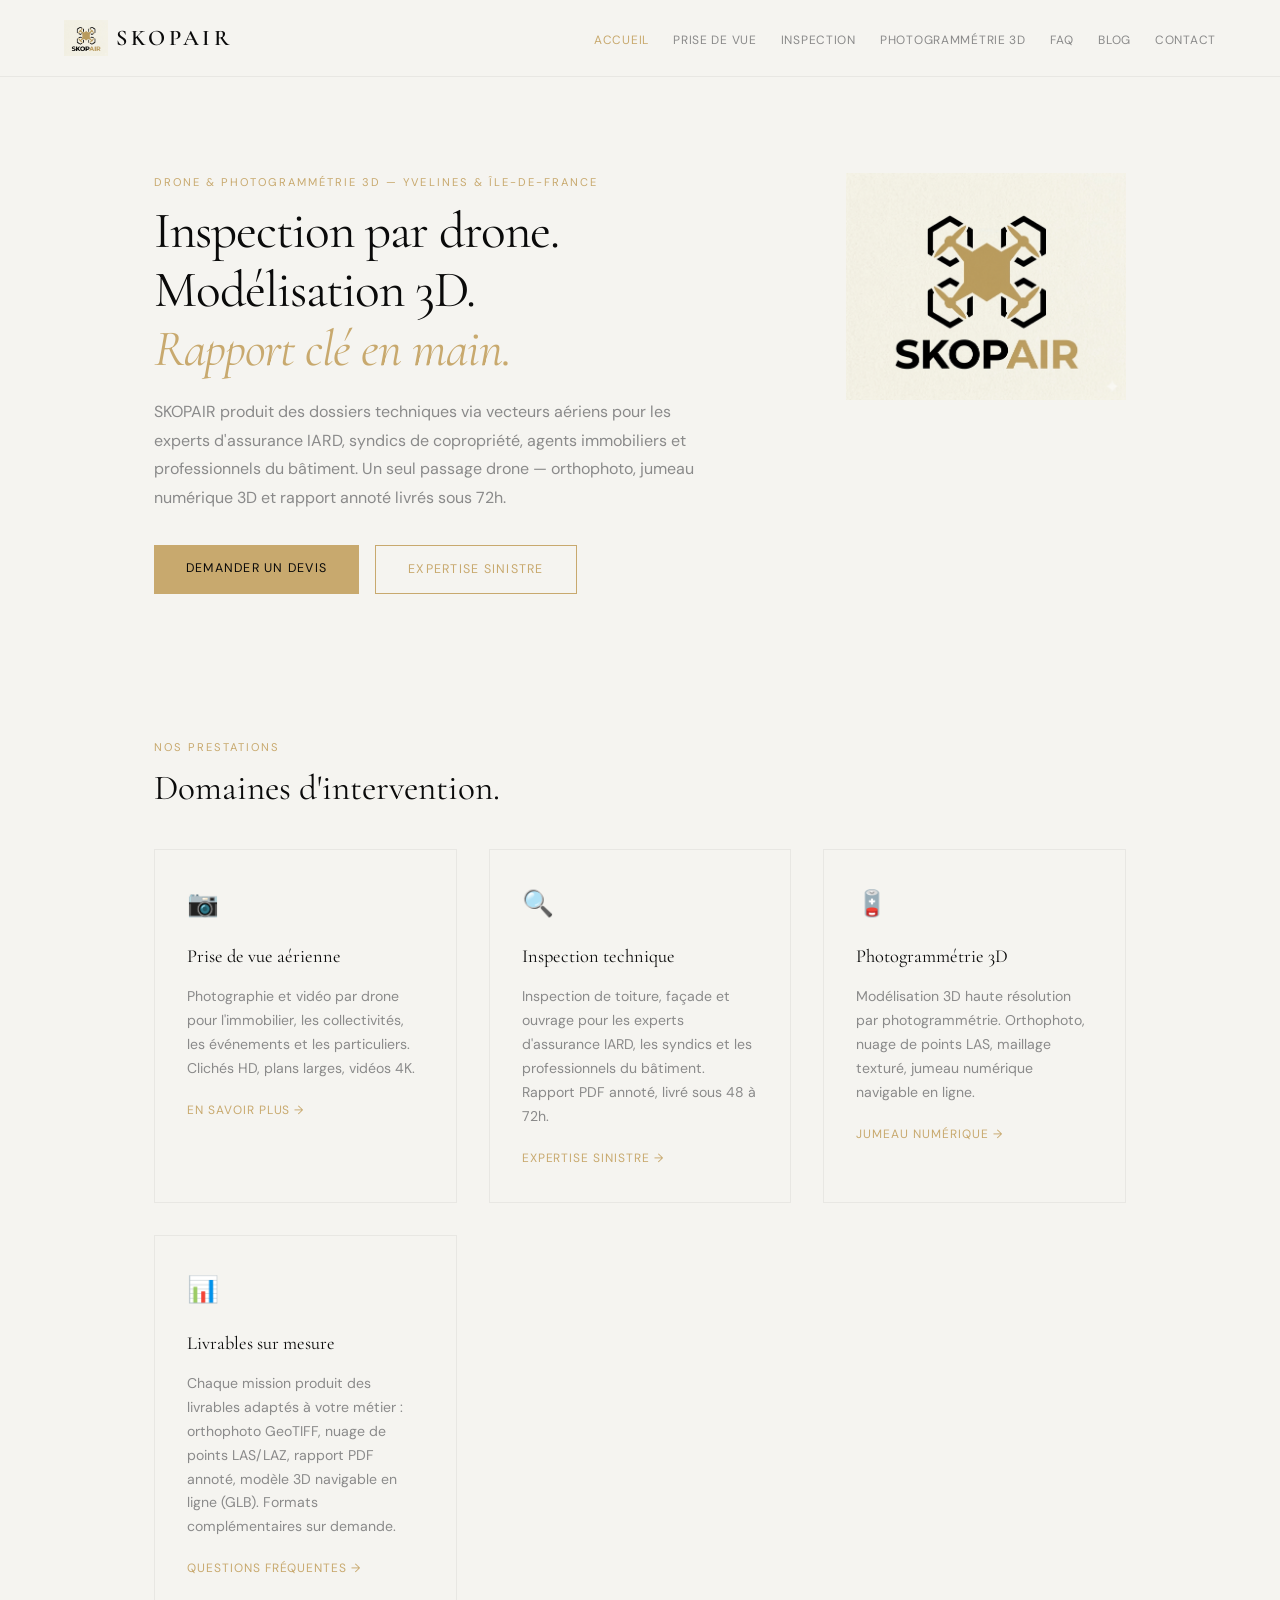
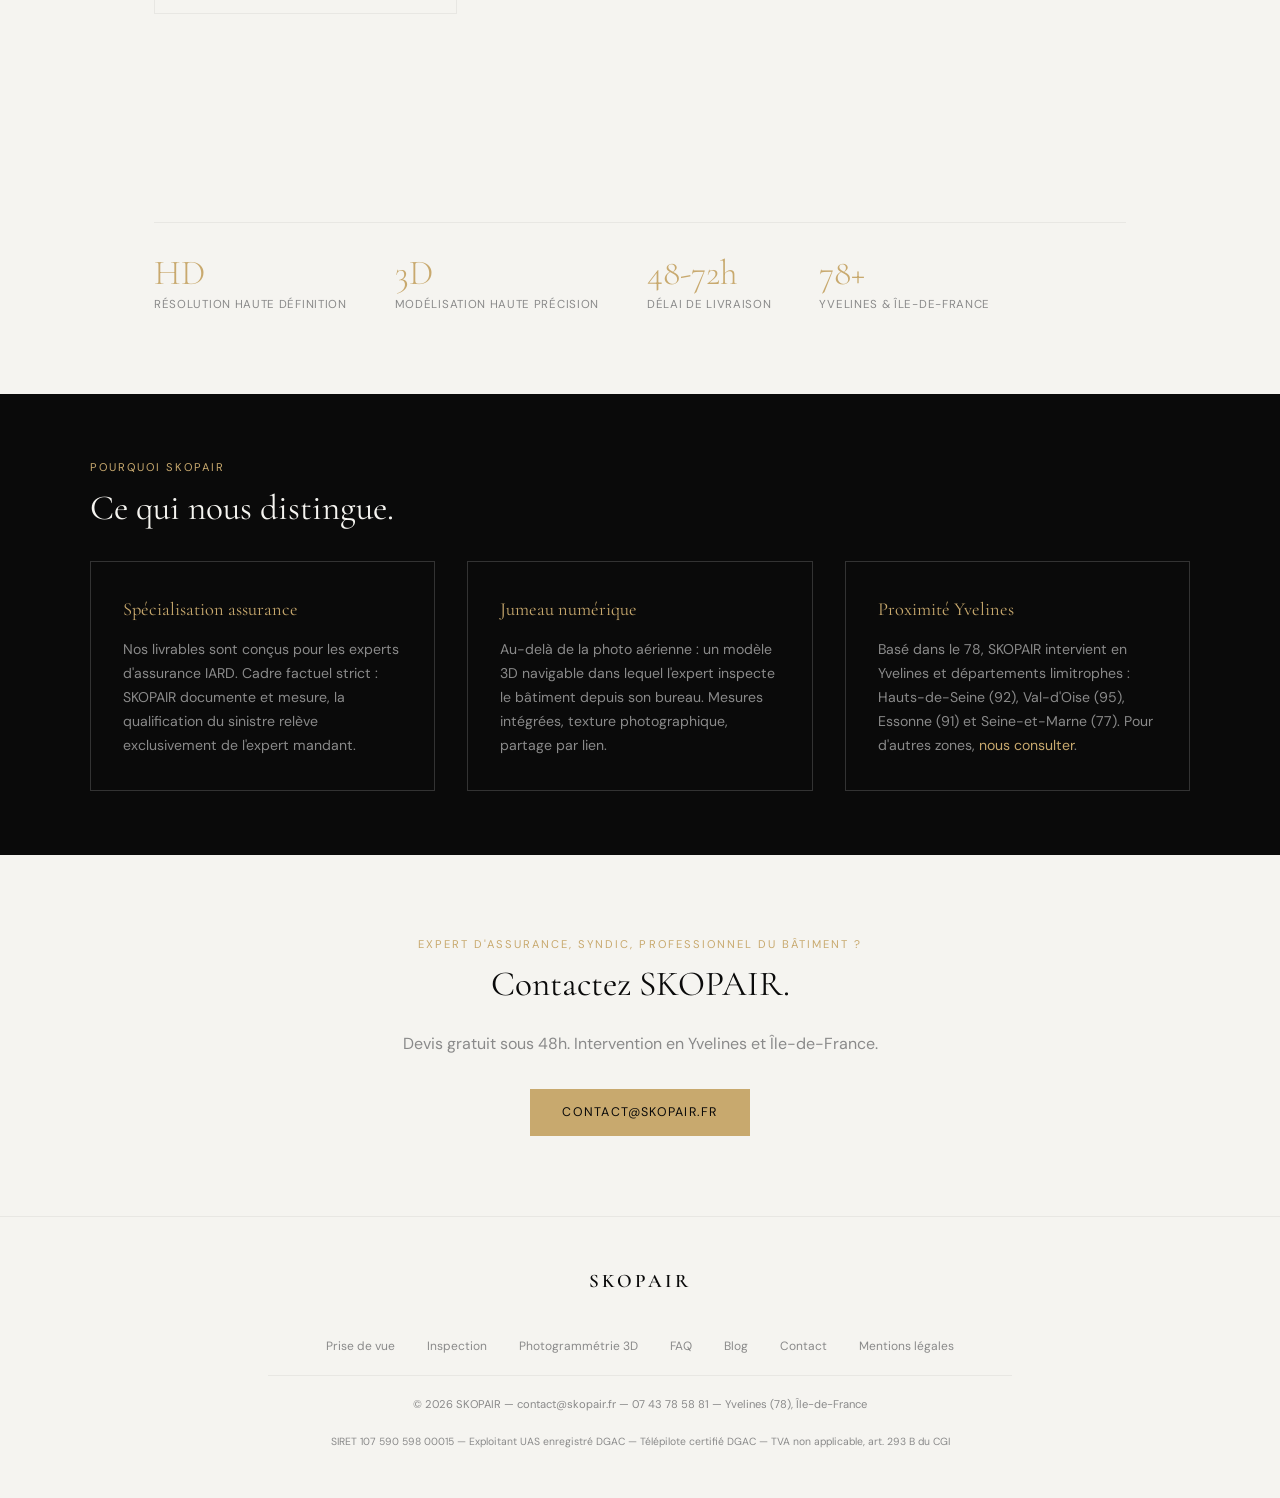
==== commit 36c8e617: "Update index.html" ====
--- a/index.html
+++ b/index.html
@@ -16,7 +16,7 @@
   <link rel="preconnect" href="https://fonts.googleapis.com">
   <link href="https://fonts.googleapis.com/css2?family=Cormorant+Garamond:wght@300;400;500;600&family=DM+Sans:wght@300;400;500&display=swap" rel="stylesheet">
   <style>
-    :root{--noir:#0a0a0a;--blanc:#f5f4f0;--or:#c8a96e;--or-hover:#b8993e;--gris:#8a8a8a;--gris-clair:#e8e7e3}*{margin:0;padding:0;box-sizing:border-box}html{scroll-behavior:smooth}body{font-family:'DM Sans',sans-serif;background:var(--blanc);color:var(--noir);font-size:16px;line-height:1.7}h1,h2,h3{font-family:'Cormorant Garamond',serif;font-weight:400}h1{font-size:clamp(2rem,5vw,3.2rem);line-height:1.15;letter-spacing:-0.02em}h2{font-size:clamp(1.5rem,3.5vw,2.2rem);line-height:1.2}h3{font-size:1.15rem}a{color:var(--or);text-decoration:none}a:hover{text-decoration:underline}nav{display:flex;justify-content:space-between;align-items:center;padding:1.2rem 5%;border-bottom:1px solid var(--gris-clair);position:sticky;top:0;background:var(--blanc);z-index:100}.nav-logo{display:flex;align-items:center;gap:0.5rem;text-decoration:none}.nav-logo img{height:36px;width:auto}.nav-logo span{font-family:'Cormorant Garamond',serif;font-size:1.4rem;font-weight:600;letter-spacing:0.15em;color:var(--noir)}.nav-links{display:flex;list-style:none;gap:1.5rem;flex-wrap:wrap;align-items:center}.nav-links a{font-size:0.75rem;letter-spacing:0.06em;text-transform:uppercase;color:var(--gris);text-decoration:none;transition:color .2s}.nav-links a:hover,.nav-links a.active{color:var(--or)}.hamburger{display:none;flex-direction:column;gap:5px;cursor:pointer;background:none;border:none;padding:4px}.hamburger span{width:22px;height:2px;background:var(--noir);transition:all .3s}section{padding:5rem 5%;max-width:1100px;margin:0 auto}.dark{background:var(--noir);color:var(--blanc);max-width:100%;padding:4rem 5%}.dark-inner{max-width:1100px;margin:0 auto}.section-eyebrow{font-size:0.7rem;letter-spacing:0.18em;text-transform:uppercase;color:var(--or);margin-bottom:0.6rem}.hero{padding:6rem 5% 4rem;max-width:1100px;margin:0 auto}.hero h1 em{font-style:italic;color:var(--or)}.hero-sub{color:var(--gris);max-width:560px;font-size:1rem;line-height:1.8;margin-top:1.2rem}.card-grid{display:grid;grid-template-columns:repeat(auto-fit,minmax(260px,1fr));gap:2rem;margin-top:2.5rem}.card{border:1px solid var(--gris-clair);padding:2rem;transition:border-color .3s, transform .2s}.card:hover{border-color:var(--or);transform:translateY(-2px)}.card-icon{font-size:1.6rem;margin-bottom:1rem;display:block}.card h3{margin-bottom:0.8rem}.card p{font-size:0.88rem;color:var(--gris);line-height:1.7}.card-link{display:inline-block;margin-top:1.2rem;font-size:0.75rem;letter-spacing:0.08em;text-transform:uppercase;color:var(--or);text-decoration:none}.card-link:hover{color:var(--or-hover)}.card-link::after{content:" \2192"}.btn-primary{display:inline-block;padding:0.8rem 2rem;background:var(--or);color:var(--noir);font-size:0.78rem;letter-spacing:0.1em;text-transform:uppercase;text-decoration:none;transition:background .2s}.btn-primary:hover{background:var(--or-hover);text-decoration:none}.btn-outline{display:inline-block;padding:0.8rem 2rem;border:1px solid var(--or);color:var(--or);font-size:0.78rem;letter-spacing:0.1em;text-transform:uppercase;text-decoration:none;transition:all .2s}.btn-outline:hover{background:var(--or);color:var(--noir);text-decoration:none}.stats{display:flex;gap:3rem;flex-wrap:wrap;margin-top:3rem;padding-top:2rem;border-top:1px solid var(--gris-clair)}.stat-number{font-family:'Cormorant Garamond',serif;font-size:2.2rem;font-weight:300;color:var(--or);line-height:1}.stat-label{font-size:0.72rem;letter-spacing:0.06em;text-transform:uppercase;color:var(--gris);margin-top:0.3rem}footer{display:flex;flex-direction:column;align-items:center;gap:1.2rem;padding:3rem 5%;border-top:1px solid var(--gris-clair);text-align:center}.footer-logo{font-family:'Cormorant Garamond',serif;font-size:1.2rem;font-weight:600;letter-spacing:0.15em}.footer-nav{display:flex;gap:2rem;flex-wrap:wrap;justify-content:center}.footer-nav a{color:var(--gris);text-decoration:none;font-size:0.75rem}.footer-nav a:hover{color:var(--or)}.footer-copy{font-size:0.7rem;color:var(--gris)}.fade-in{opacity:0;transform:translateY(20px);transition:opacity .6s,transform .6s}.fade-in.visible{opacity:1;transform:translateY(0)}@media(max-width:768px){.hamburger{display:flex}.nav-links{display:none;position:absolute;top:100%;left:0;right:0;flex-direction:column;background:var(--blanc);padding:1.5rem 5%;border-bottom:1px solid var(--gris-clair);gap:1rem}.nav-links.open{display:flex}section,.hero{padding-left:6%;padding-right:6%}.stats{gap:2rem}.card-grid{grid-template-columns:1fr}}
+    :root{--noir:#0a0a0a;--blanc:#f5f4f0;--or:#c8a96e;--or-hover:#b8993e;--gris:#8a8a8a;--gris-clair:#e8e7e3}*{margin:0;padding:0;box-sizing:border-box}html{scroll-behavior:smooth}body{font-family:'DM Sans',sans-serif;background:var(--blanc);color:var(--noir);font-size:16px;line-height:1.7}h1,h2,h3{font-family:'Cormorant Garamond',serif;font-weight:400}h1{font-size:clamp(2rem,5vw,3.2rem);line-height:1.15;letter-spacing:-0.02em}h2{font-size:clamp(1.5rem,3.5vw,2.2rem);line-height:1.2}h3{font-size:1.15rem}a{color:var(--or);text-decoration:none}a:hover{text-decoration:underline}nav{display:flex;justify-content:space-between;align-items:center;padding:1.2rem 5%;border-bottom:1px solid var(--gris-clair);position:sticky;top:0;background:var(--blanc);z-index:100}.nav-logo{display:flex;align-items:center;gap:0.5rem;text-decoration:none}.nav-logo img{height:36px;width:auto}.nav-logo span{font-family:'Cormorant Garamond',serif;font-size:1.4rem;font-weight:600;letter-spacing:0.15em;color:var(--noir)}.nav-links{display:flex;list-style:none;gap:1.5rem;flex-wrap:wrap;align-items:center}.nav-links a{font-size:0.75rem;letter-spacing:0.06em;text-transform:uppercase;color:var(--gris);text-decoration:none;transition:color .2s}.nav-links a:hover,.nav-links a.active{color:var(--or)}.hamburger{display:none;flex-direction:column;gap:5px;cursor:pointer;background:none;border:none;padding:4px}.hamburger span{width:22px;height:2px;background:var(--noir);transition:all .3s}section{padding:5rem 5%;max-width:1100px;margin:0 auto}.dark{background:var(--noir);color:var(--blanc);max-width:100%;padding:4rem 5%}.dark-inner{max-width:1100px;margin:0 auto}.section-eyebrow{font-size:0.7rem;letter-spacing:0.18em;text-transform:uppercase;color:var(--or);margin-bottom:0.6rem}.hero{padding:6rem 5% 4rem;max-width:1100px;margin:0 auto}.hero h1 em{font-style:italic;color:var(--or)}.hero-sub{color:var(--gris);max-width:560px;font-size:1rem;line-height:1.8;margin-top:1.2rem}.card-grid{display:grid;grid-template-columns:repeat(auto-fit,minmax(260px,1fr));gap:2rem;margin-top:2.5rem}.card{border:1px solid var(--gris-clair);padding:2rem;transition:border-color .3s, transform .2s}.card:hover{border-color:var(--or);transform:translateY(-2px)}.card-icon{font-size:1.6rem;margin-bottom:1rem;display:block}.card h3{margin-bottom:0.8rem}.card p{font-size:0.88rem;color:var(--gris);line-height:1.7}.card-link{display:inline-block;margin-top:1.2rem;font-size:0.75rem;letter-spacing:0.08em;text-transform:uppercase;color:var(--or);text-decoration:none}.card-link:hover{color:var(--or-hover)}.card-link::after{content:" \2192"}.btn-primary{display:inline-block;padding:0.8rem 2rem;background:var(--or);color:var(--noir);font-size:0.78rem;letter-spacing:0.1em;text-transform:uppercase;text-decoration:none;transition:background .2s}.btn-primary:hover{background:var(--or-hover);text-decoration:none}.btn-outline{display:inline-block;padding:0.8rem 2rem;border:1px solid var(--or);color:var(--or);font-size:0.78rem;letter-spacing:0.1em;text-transform:uppercase;text-decoration:none;transition:all .2s}.btn-outline:hover{background:var(--or);color:var(--noir);text-decoration:none}.stats{display:flex;gap:3rem;flex-wrap:wrap;margin-top:3rem;padding-top:2rem;border-top:1px solid var(--gris-clair)}.stat-number{font-family:'Cormorant Garamond',serif;font-size:2.2rem;font-weight:300;color:var(--or);line-height:1}.stat-label{font-size:0.72rem;letter-spacing:0.06em;text-transform:uppercase;color:var(--gris);margin-top:0.3rem}footer{display:flex;flex-direction:column;align-items:center;gap:1.2rem;padding:3rem 5%;border-top:1px solid var(--gris-clair);text-align:center}.footer-logo{font-family:'Cormorant Garamond',serif;font-size:1.2rem;font-weight:600;letter-spacing:0.15em}.footer-nav{display:flex;gap:2rem;flex-wrap:wrap;justify-content:center}.footer-nav a{color:var(--gris);text-decoration:none;font-size:0.75rem}.footer-nav a:hover{color:var(--or)}.footer-copy{font-size:0.7rem;color:var(--gris)}.footer-legal{font-size:.65rem;color:var(--gris);line-height:1.6}.fade-in{opacity:0;transform:translateY(20px);transition:opacity .6s,transform .6s}.fade-in.visible{opacity:1;transform:translateY(0)}@media(max-width:768px){.hamburger{display:flex}.nav-links{display:none;position:absolute;top:100%;left:0;right:0;flex-direction:column;background:var(--blanc);padding:1.5rem 5%;border-bottom:1px solid var(--gris-clair);gap:1rem}.nav-links.open{display:flex}section,.hero{padding-left:6%;padding-right:6%}.stats{gap:2rem}.card-grid{grid-template-columns:1fr}}
   </style>
 </head>
 <body>
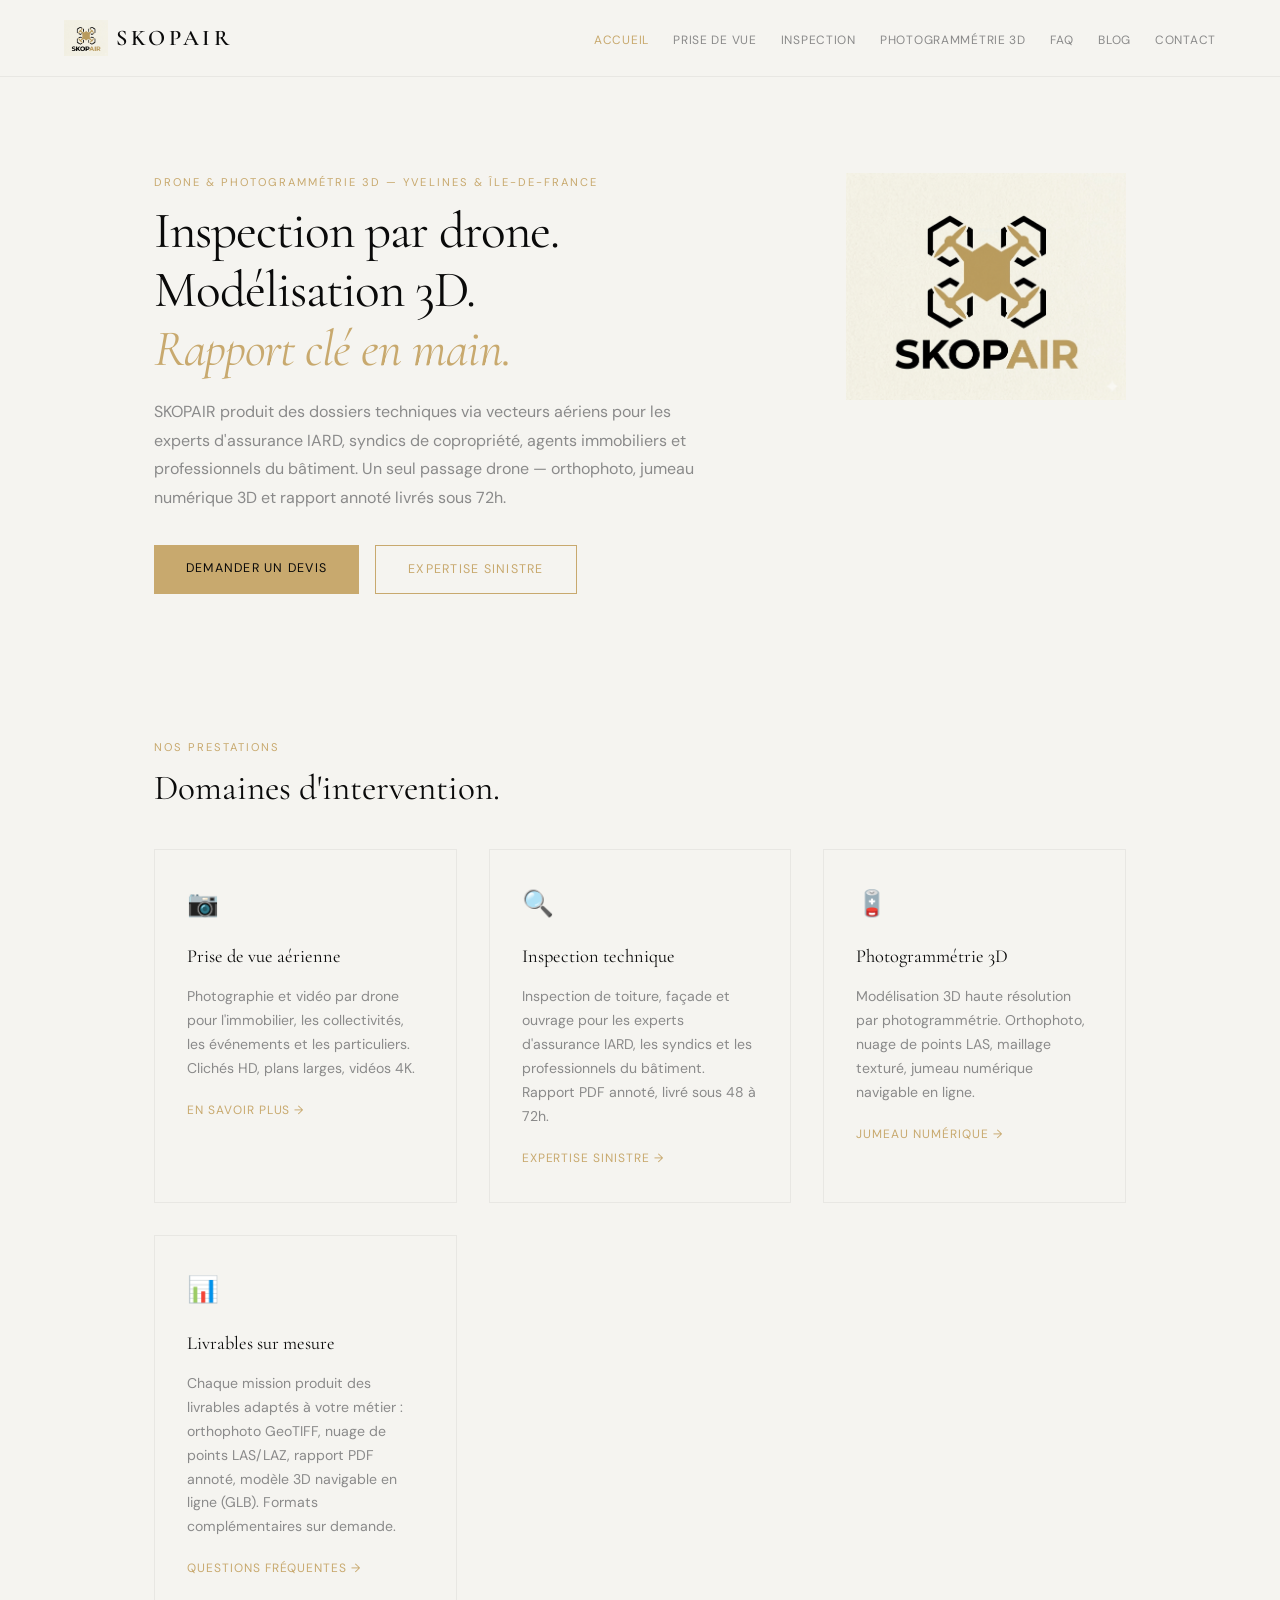
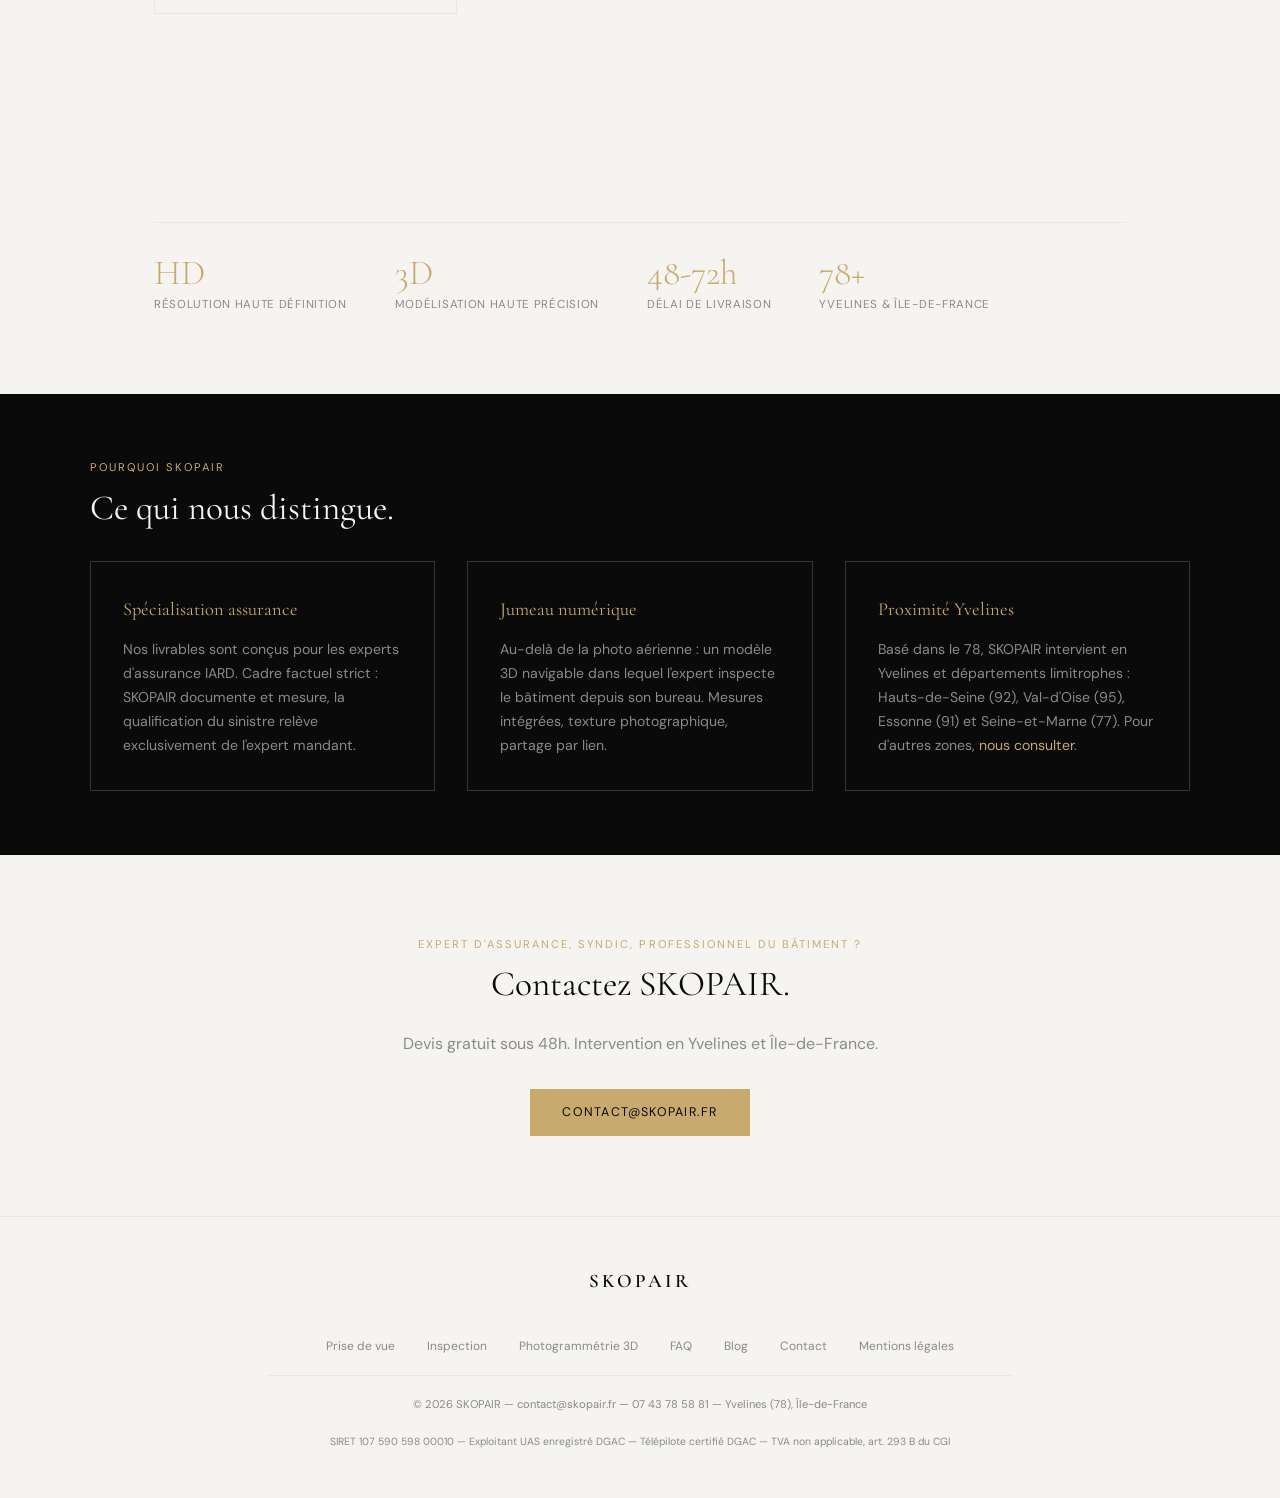
==== commit f6f1af64: "Update index.html" ====
--- a/index.html
+++ b/index.html
@@ -38,7 +38,7 @@
     <a href="mentions-legales.html">Mentions l&eacute;gales</a>
   </nav>
   <span class="footer-copy">&copy; 2026 SKOPAIR &mdash; contact@skopair.fr &mdash; 07&nbsp;43&nbsp;78&nbsp;58&nbsp;81 &mdash; Yvelines (78), &Icirc;le-de-France</span>
-  <span class="footer-legal">SIRET 107&nbsp;590&nbsp;598&nbsp;00015 &mdash; Exploitant UAS enregistr&eacute; DGAC &mdash; T&eacute;l&eacute;pilote certifi&eacute; DGAC &mdash; TVA non applicable, art.&nbsp;293&nbsp;B du CGI</span>
+  <span class="footer-legal">SIRET 107&nbsp;590&nbsp;598&nbsp;00010 &mdash; Exploitant UAS enregistr&eacute; DGAC &mdash; T&eacute;l&eacute;pilote certifi&eacute; DGAC &mdash; TVA non applicable, art.&nbsp;293&nbsp;B du CGI</span>
 </footer>
 <script>const obs=new IntersectionObserver(e=>e.forEach(el=>{if(el.isIntersecting)el.target.classList.add('visible')}),{threshold:0.1});document.querySelectorAll('.fade-in').forEach(el=>obs.observe(el));</script>
 </body>
